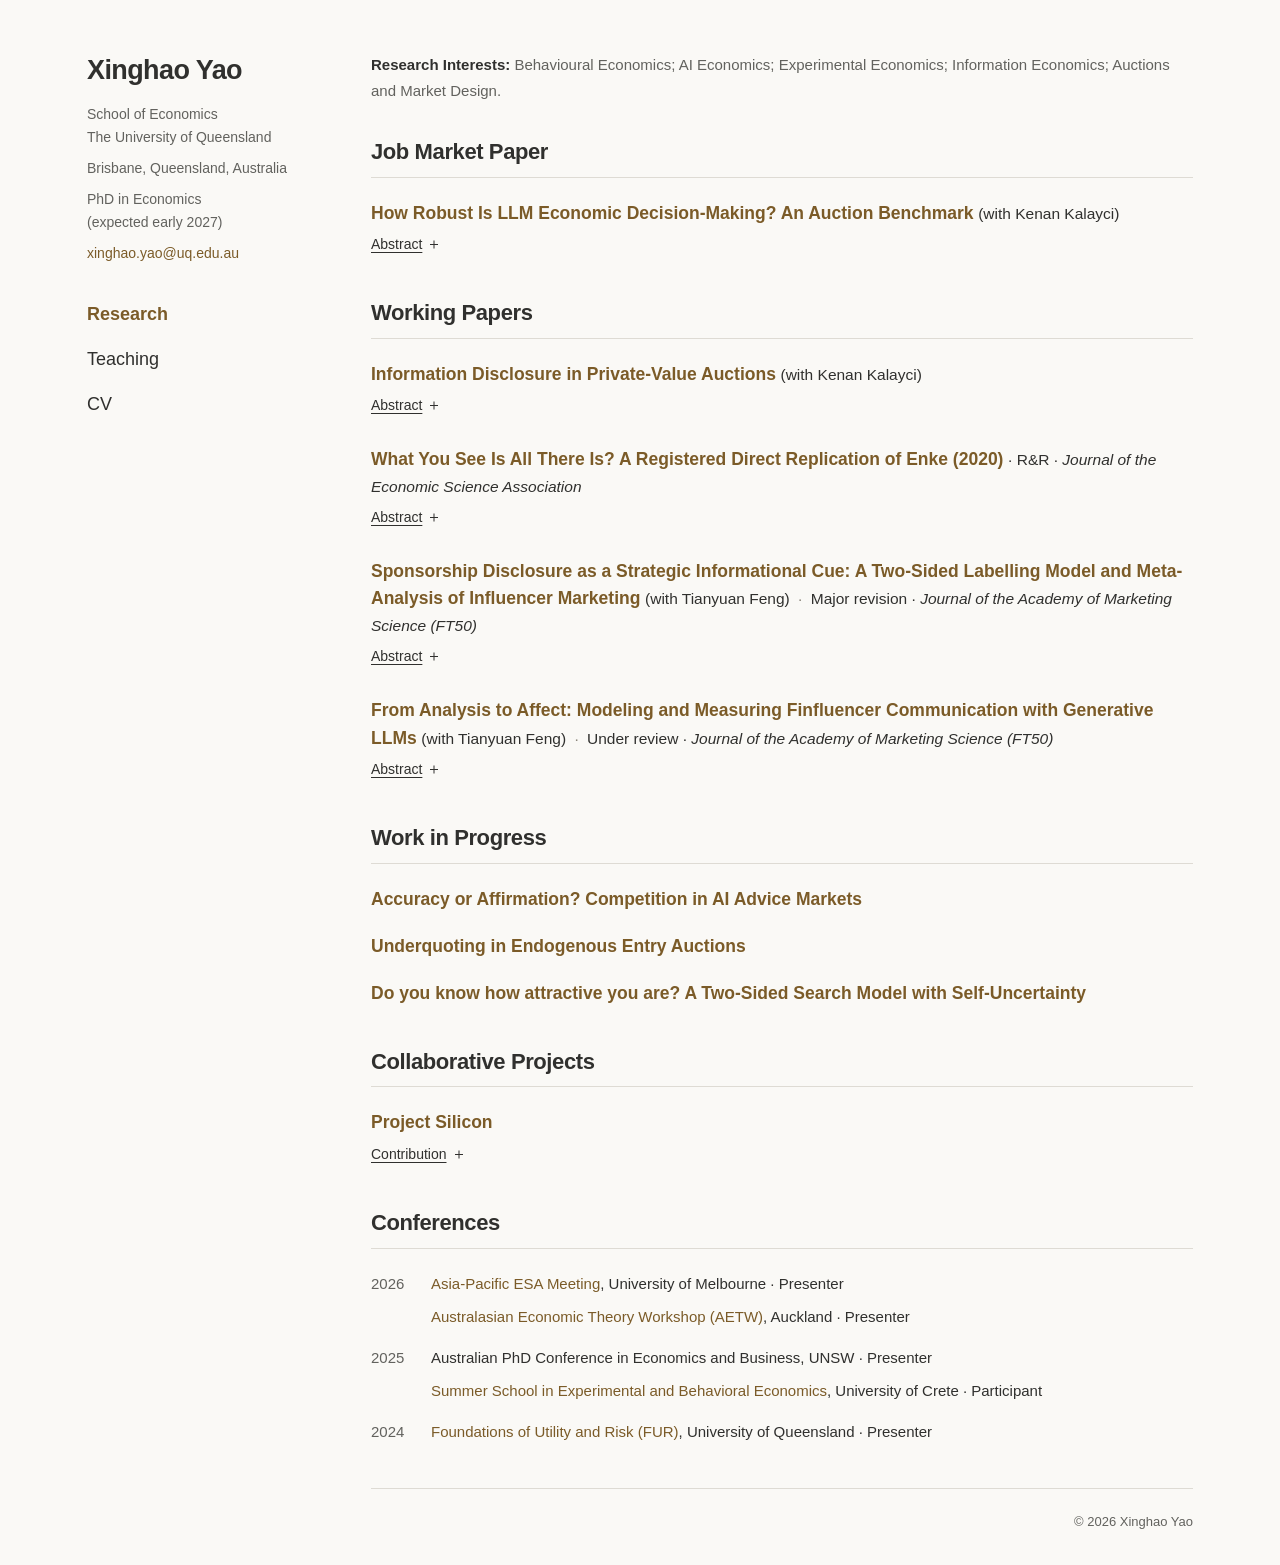
==== index.html @ cb1f9497 "Increase sidebar navigation font size" ====
<!doctype html><html lang="en"><head><meta charset="UTF-8"><meta name="viewport" content="width=device-width,initial-scale=1"><meta name="theme-color" content="#ffffff"><meta name="description" content="Xinghao Yao, The University of Queensland. Research in experimental economics, information, auctions, and AI."><title>Research · Xinghao Yao</title><link rel="icon" type="image/svg+xml" href="data:image/svg+xml,%3Csvg xmlns='http://www.w3.org/2000/svg' viewBox='0 0 64 64'%3E%3Crect width='64' height='64' rx='8' fill='%23243d58'/%3E%3Ctext x='32' y='43' text-anchor='middle' font-family='Georgia,serif' font-size='34' fill='white'%3EXY%3C/text%3E%3C/svg%3E"><link rel="stylesheet" href="style.css?v=dom-readable-20261020-nav18"></head><body class="research-page"><a class="skip-link" href="#main">Skip to content</a><div class="page-shell"><header class="masthead" id="home"><div class="identity"><a class="name" href="./">Xinghao Yao</a><address class="profile-details"><p>School of Economics<br>The University of Queensland</p><p>Brisbane, Queensland, Australia</p><p>PhD in Economics<br>(expected early 2027)</p><p><a href="mailto:xinghao.yao@uq.edu.au">xinghao.yao@uq.edu.au</a></p></address></div><nav aria-label="Main navigation"><a href="./" aria-current="page">Research</a><a href="about.html">Teaching</a><a href="cv/Xinghao_Yao_CV.pdf" target="_blank" rel="noopener" aria-label="CV (PDF, opens in new tab)">CV</a></nav></header><main id="main" aria-label="Research"><div class="page-title" id="research"><p class="research-fields"><strong>Research Interests:</strong> Behavioural Economics; AI Economics; Experimental Economics; Information Economics; Auctions and Market Design.</p></div><div class="research-columns"><section class="job-market-section" id="job-market-paper" aria-labelledby="job-market-heading"><h2 class="group-title" id="job-market-heading">Job Market Paper</h2><article class="research-item paper" id="llm-auction-benchmark"><h3>How Robust Is LLM Economic Decision-Making? An Auction Benchmark</h3><p class="item-meta"><span class="coauthors">with Kenan Kalayci</span></p><details class="item-details"><summary>Abstract<span class="sr-only"> — How Robust Is LLM Economic Decision-Making? An Auction Benchmark</span><span class="disclosure-symbol" aria-hidden="true"></span></summary><div class="detail-body"><p>We examine the robustness of economic decision-making by large language models (LLMs) using a theory-grounded benchmark of 78 auction environments spanning bidding, participation, and information purchase. Our findings reveal substantial variation in decision accuracy across auction environments and demonstrate that performance in one decision type does not necessarily generalize to others. This dependence on the decision environment extends to how LLMs respond to additional information that leaves theoretical predictions unchanged. It also qualifies the benefits of reasoning: enabling reasoning improves overall performance in the tested comparisons, but its gains remain uneven across tasks. These results support evaluating LLMs for decision-making against the conditions and connected decisions relevant to their intended use, rather than inferring general competence from isolated successes or aggregate scores.</p></div></details></article></section><section class="papers-column" id="papers" aria-labelledby="papers-heading"><h2 class="group-title" id="papers-heading">Working Papers</h2><article class="research-item paper" id="information-disclosure"><h3>Information Disclosure in Private-Value Auctions</h3><p class="item-meta"><span class="coauthors">with Kenan Kalayci</span></p><details class="item-details"><summary>Abstract<span class="sr-only"> — Information Disclosure in Private-Value Auctions</span><span class="disclosure-symbol" aria-hidden="true"></span></summary><div class="detail-body"><p>Information shapes what people know, but outcomes depend on what they do. In auctions, this distinction matters: an object goes to the highest bidder, not necessarily to the person who values it most. We experimentally study how information disclosure affects bidding and allocative efficiency in private-value second-price auctions. A bidder receives partial information about her private value and reports incentivized value estimates before bidding. We compare random disclosure, directionally selected disclosure, and full value revelation between estimation and bidding. Directional disclosure produces more efficient allocations and lower welfare losses than random disclosure with three and six bidders. Participants’ estimates also rank private values more accurately under directional than random disclosure. With six bidders, directional disclosure yields lower welfare losses than full revelation, with fewer inefficient wins by low-value bidders and smaller losses from these wins. Full revelation removes uncertainty about value, but not departures from truthful bidding. The allocation benefits of disclosure depend on how information shapes the bids that determine the winner.</p><p class="detail-meta"><strong>JEL:</strong> C91, D44, D82, D83</p><p class="detail-meta"><strong>Keywords:</strong> Information disclosure; private-value auctions; second-price auctions; bidding behavior; laboratory experiment</p><p class="detail-meta">Draft dated 23 September 2026.</p></div></details></article><article class="research-item paper" id="enke-replication"><h3>What You See Is All There Is? A Registered Direct Replication of Enke (2020)</h3><p class="item-meta"><span class="journal-status">R&amp;R · <i>Journal of the Economic Science Association</i></span></p><details class="item-details"><summary>Abstract<span class="sr-only"> — What You See Is All There Is? A Registered Direct Replication of Enke (2020)</span><span class="disclosure-symbol" aria-hidden="true"></span></summary><div class="detail-body"><p>Enke (Q J Econ 135:1363–1398, 2020) shows that when an information source reveals information consistent with a person’s prior, people average what they see and ignore what the selection rule implies about the hidden draws. We reproduce the main finding in a different language, laboratory, and software implementation. Compared with participants who receive an explicit summary of the hidden signals, those who must infer their implications place excessive weight on the mean of the visible signals when estimating the mean of the full set. Evidence on the proposed mechanism is mixed and provides only limited support for the hypothesis that people neglect unobserved information because that information fails to come to mind. We also find that greater computational complexity increases such neglect.</p><p class="detail-meta"><strong>Keywords:</strong> Bounded Rationality; Replication; Decision Making; Information</p><p class="detail-meta">Draft dated 22 July 2026.</p><a class="reference-link" href="https://academic.oup.com/qje/article-abstract/135/3/1363/5821301">Original study: Enke (2020)</a></div></details></article><article class="research-item paper" id="sponsorship-disclosure"><h3>Sponsorship Disclosure as a Strategic Informational Cue: A Two-Sided Labelling Model and Meta-Analysis of Influencer Marketing</h3><p class="item-meta"><span class="coauthors">with Tianyuan Feng</span> <span class="separator" aria-hidden="true">·</span> <span class="journal-status">Major revision · <i>Journal of the Academy of Marketing Science (FT50)</i></span></p><details class="item-details"><summary>Abstract<span class="sr-only"> — Sponsorship Disclosure as a Strategic Informational Cue: A Two-Sided Labelling Model and Meta-Analysis of Influencer Marketing</span><span class="disclosure-symbol" aria-hidden="true"></span></summary><div class="detail-body"><p>Consumers increasingly rely on social media influencers for product advice, yet paid endorsements can make that advice commercially motivated in ways followers cannot fully observe. We integrate a two-sided labelling model with a three-level meta-analysis of 63 articles, 89 studies, 258 effect sizes. Relative to no disclosure, sponsorship disclosure has a negative average effect on consumer responses, but this effect varies substantially across contexts. The evidence points to persuasion knowledge as the central mechanism: disclosures make consumers more aware of persuasive intent, which dampens downstream responses. Effects are more negative for early disclosures, hedonic products, macro-influencers, and some cultural contexts. The findings recast disclosure as a strategic informational cue and help managers and regulators calibrate disclosure design to product, influencer, and audience conditions.</p><p class="contribution"><strong>Contribution.</strong> My contribution was to develop the paper’s two-sided labelling model.</p></div></details></article><article class="research-item paper" id="finfluencer-communication"><h3>From Analysis to Affect: Modeling and Measuring Finfluencer Communication with Generative LLMs</h3><p class="item-meta"><span class="coauthors">with Tianyuan Feng</span> <span class="separator" aria-hidden="true">·</span> <span class="journal-status">Under review · <i>Journal of the Academy of Marketing Science (FT50)</i></span></p><details class="item-details"><summary>Abstract<span class="sr-only"> — From Analysis to Affect: Modeling and Measuring Finfluencer Communication with Generative LLMs</span><span class="disclosure-symbol" aria-hidden="true"></span></summary><div class="detail-body"><p>Research on financial influencers (finfluencers) largely measures the tone of their posts, not how the posts argue: with analysis or through emotion. We use a codebook-guided large language model to classify how 47,707 posts by 396 finfluencers on X argue. Analytical-only posts are most common, yet posts expressing emotion draw more likes and replies. Where emotion dominates, this advantage is three to four times greater among large finfluencers, a gap that persists after controlling for views. We model finfluencers’ choice between analysis and emotion: emotional posts are easier to act on, but analysis builds a reputation for competence that lifts engagement with every post, explaining why they keep posting analysis and how a large following can widen emotion’s advantage. Experiments trace liking to perceived arousal and following to perceived competence. Because platforms favor engagement, the content reaching retail investors may tilt from analysis toward affect, especially from large finfluencers.</p><p class="contribution"><strong>Contribution.</strong> My contribution comprises the economic modelling and generative LLM-based textual analysis, including the classification of semantic content and discrete emotion frames.</p></div></details></article></section><div class="ongoing-column" id="ongoing"><section id="work-in-progress" aria-labelledby="wip-heading"><h2 class="group-title" id="wip-heading">Work in Progress</h2><article class="research-item work" id="ai-advice-markets"><h3>Accuracy or Affirmation? Competition in AI Advice Markets</h3></article><article class="research-item work" id="underquoting"><h3>Underquoting in Endogenous Entry Auctions</h3></article><article class="research-item work" id="self-uncertainty"><h3>Do you know how attractive you are? A Two-Sided Search Model with Self-Uncertainty</h3></article></section><section class="collaboration-section" id="collaborations" aria-labelledby="collaboration-heading"><h2 class="group-title" id="collaboration-heading">Collaborative Projects</h2><article class="research-item collaboration" id="project-silicon"><h3>Project Silicon</h3><details class="item-details"><summary>Contribution<span class="sr-only"> — Project Silicon</span><span class="disclosure-symbol" aria-hidden="true"></span></summary><div class="detail-body"><p>Our team contributes experimental data and replication materials and reviews simulation results based on our experiments.</p></div></details></article></section></div></div><section id="activities" class="activities"><h2>Conferences</h2><dl class="activity-list"><div><dt>2026</dt><dd><p><a href="https://fbe.unimelb.edu.au/conferences/asia-pacific-meeting-of-the-economic-science-association">Asia-Pacific ESA Meeting</a>, University of Melbourne · Presenter</p><p><a href="https://www.cmss.auckland.ac.nz/2026/03/19/aetw-2026/">Australasian Economic Theory Workshop (AETW)</a>, Auckland · Presenter</p></dd></div><div><dt>2025</dt><dd><p>Australian PhD Conference in Economics and Business, UNSW · Presenter</p><p><a href="https://ebe.soc.uoc.gr/">Summer School in Experimental and Behavioral Economics</a>, University of Crete · Participant</p></dd></div><div><dt>2024</dt><dd><a href="https://www.furconference.org/fur-2024/submissions-2024/">Foundations of Utility and Risk (FUR)</a>, University of Queensland · Presenter</dd></div></dl></section></main><footer class="site-footer"><p class="footer-copyright">© <span id="year">2026</span> Xinghao Yao</p></footer></div><script src="script.js?v=dom-readable-20261020-nav18"></script></body></html>
---- style.css ----
:root {
  --ink: #30302e;
  --muted: #62625e;
  --accent: #7b5b28;
  --line: #dedbd4;
  --paper: #faf9f6;
  --sans: 'Helvetica Neue', Helvetica, Arial, sans-serif;
}

* { box-sizing: border-box; }
html { scroll-behavior: smooth; scroll-padding-top: 28px; }
body {
  margin: 0;
  background: var(--paper);
  color: var(--ink);
  font-family: var(--sans);
  font-size: 16px;
  line-height: 1.65;
  -webkit-font-smoothing: antialiased;
}
h1, h2, h3, p { margin: 0; }
a { color: var(--accent); text-decoration: none; }
a:hover { text-decoration: underline; text-underline-offset: 3px; }
a:focus-visible, summary:focus-visible {
  outline: 2px solid var(--accent);
  outline-offset: 4px;
}
::selection { background: #e8ddc7; }
.skip-link {
  position: fixed;
  left: 12px;
  top: 0;
  z-index: 10;
  transform: translateY(-120%);
  background: var(--paper);
  border: 1px solid var(--accent);
  padding: 8px 14px;
}
.skip-link:focus { transform: translateY(8px); }
.page-shell {
  display: grid;
  grid-template-columns: 240px minmax(0, 1fr);
  column-gap: 44px;
  align-items: start;
  width: 100%;
  max-width: 1170px;
  min-height: 100vh;
  margin: 0 auto;
  padding: 52px 32px 32px;
}
.masthead {
  grid-column: 1;
  grid-row: 1 / 3;
  position: sticky;
  top: 52px;
  padding: 2px 18px 0 0;
}
.name {
  display: inline-block;
  color: var(--ink);
  font-size: 27px;
  font-weight: 650;
  line-height: 1.25;
  letter-spacing: -.6px;
  white-space: nowrap;
}
.name:hover { text-decoration: none; }
.identity p {
  margin-top: 12px;
  color: var(--muted);
  font-size: 14px;
  line-height: 1.6;
}
.profile-details {
  margin-top: 15px;
  color: var(--muted);
  font-style: normal;
  font-size: 14px;
  line-height: 1.65;
}
.identity .profile-details p { margin: 0; font-size: inherit; line-height: inherit; }
.identity .profile-details p + p { margin-top: 8px; }
.profile-details a { overflow-wrap: anywhere; }
.masthead nav {
  display: flex;
  flex-direction: column;
  align-items: flex-start;
  gap: 13px;
  margin-top: 34px;
  font-size: 18px;
}
.masthead nav a { display: inline-block; padding: 1px 0; color: var(--ink); }
.masthead nav a:hover { color: var(--accent); }
.masthead nav a[aria-current="page"] { color: var(--accent); font-weight: 650; }
.page-shell > main { grid-column: 2; min-width: 0; }
.page-title { margin-bottom: 34px; }
.page-title h1, .about-side h2 {
  font-size: 29px;
  line-height: 1.25;
  font-weight: 650;
  letter-spacing: -.6px;
}
.research-fields {
  margin-top: 0;
  font-size: 15px;
  line-height: 1.7;
  color: var(--muted);
}
.research-fields strong { font-weight: 600; color: var(--ink); }
.research-fields span { display: inline; }
.research-columns { display: block; }
.job-market-section { margin-bottom: 39px; }
.papers-column, .ongoing-column { min-width: 0; }
.group-title, .research-page .activities h2 {
  margin: 0 0 22px;
  padding-bottom: 10px;
  border-bottom: 1px solid var(--line);
  font-size: 22px;
  font-weight: 650;
  line-height: 1.35;
  letter-spacing: -.4px;
}
.research-item {
  display: block;
  margin-bottom: 26px;
  scroll-margin-top: 28px;
  font-size: 16px;
  line-height: 1.65;
}
.research-item:last-child { margin-bottom: 0; }
.research-item h3 {
  display: inline;
  min-width: 0;
  color: var(--accent);
  font-size: 17.5px;
  line-height: 1.55;
  font-weight: 650;
}
.research-item .item-meta {
  display: inline;
  margin-left: .3em;
  color: var(--ink);
  font-size: 15.5px;
  line-height: 1.65;
}
.item-meta { color: var(--muted); font-size: 14px; line-height: 1.65; }
.coauthors::before { content: '('; }
.coauthors::after { content: ')'; }
.journal-status:first-child::before { content: '· '; }
.separator { padding: 0 4px; color: #8a857a; }
.journal-status { color: var(--ink); }
.journal-status i { font-style: italic; }
.item-details { display: block; margin-top: 3px; }
.item-details > summary {
  display: inline-flex;
  align-items: center;
  gap: 8px;
  min-height: 29px;
  padding: 2px 0;
  color: var(--ink);
  font-size: 14px;
  line-height: 1.6;
  text-decoration: underline;
  text-underline-offset: 3px;
  text-decoration-thickness: 1px;
  list-style: none;
  cursor: pointer;
  white-space: nowrap;
}
.item-details > summary::-webkit-details-marker { display: none; }
.item-details > summary::marker { content: ''; }
.item-details > summary:hover { color: var(--accent); }
.disclosure-symbol { position: relative; display: inline-block; width: 8px; height: 8px; flex-shrink: 0; }
.disclosure-symbol::before, .disclosure-symbol::after {
  content: '';
  position: absolute;
  top: 3.5px;
  left: 0;
  width: 8px;
  height: 1px;
  background: currentColor;
}
.disclosure-symbol::after { transform: rotate(90deg); }
.item-details[open] > summary .disclosure-symbol::after { transform: rotate(0); }
.detail-body {
  margin: 9px 0 4px;
  max-width: 100%;
  font-size: 16px;
  line-height: 1.75;
  color: #454541;
}
.item-details:not([open]) > .detail-body { display: none; }
.detail-body p + p { margin-top: 13px; }
.detail-body .contribution { font-size: 15px; }
.detail-body .detail-meta { font-size: 13px; color: var(--muted); }
.detail-body strong { font-weight: 650; }
.reference-link { display: inline-block; margin-top: 13px; font-size: 14px; text-decoration: underline; text-underline-offset: 3px; }
.ongoing-column { margin-top: 39px; }
.ongoing-column section + section { margin-top: 39px; }
.ongoing-column .research-item { margin-bottom: 20px; }
.ongoing-column .research-item:last-child { margin-bottom: 0; }
.research-page .activities { margin-top: 39px; }
.activity-list { margin: 0; font-size: 15px; line-height: 1.7; }
.activity-list > div { display: grid; grid-template-columns: 43px minmax(0, 1fr); gap: 17px; margin-top: 15px; }
.activity-list > div:first-child { margin-top: 0; }
.activity-list dt { color: var(--muted); }
.activity-list dd { margin: 0; }
.activity-list p + p { margin-top: 8px; }
.site-footer {
  grid-column: 2;
  display: flex;
  align-items: flex-end;
  justify-content: flex-end;
  gap: 18px 24px;
  width: 100%;
  margin-top: 44px;
  padding-top: 22px;
  border-top: 1px solid var(--line);
  color: var(--muted);
  font-size: 13px;
  line-height: 1.7;
}
.footer-contact { min-width: 0; font-style: normal; }
.footer-links { display: flex; flex-wrap: wrap; gap: 4px 16px; margin-top: 6px; }
.footer-links a { overflow-wrap: anywhere; }
.footer-copyright { white-space: nowrap; }
.sr-only {
  position: absolute;
  width: 1px;
  height: 1px;
  padding: 0;
  margin: -1px;
  overflow: hidden;
  clip: rect(0, 0, 0, 0);
  white-space: nowrap;
  border: 0;
}
.about-main { min-height: 410px; }
.about-side h2 { margin-bottom: 25px; }
.role { font-size: 17px; }
.about-side .item-meta { margin-top: 5px; }
.courses { list-style: none; padding: 0; margin: 31px 0 0; }
.courses li { color: var(--accent); font-size: 17.5px; font-weight: 650; line-height: 1.55; margin-top: 25px; }
.courses li:first-child { margin-top: 0; }
.courses .item-meta { font-size: 15px; font-weight: 400; color: var(--muted); }

@media (max-width: 1100px) {
  .page-shell { grid-template-columns: 220px minmax(0, 1fr); column-gap: 22px; padding: 42px 30px 30px; }
  .masthead { top: 42px; padding-right: 8px; }
  .name { font-size: 26px; }
}
@media (max-width: 800px) {
  .page-shell { display: block; max-width: 750px; padding: 29px 27px 28px; }
  .masthead { position: static; display: block; border-bottom: 1px solid var(--line); padding: 0 0 23px; margin-bottom: 31px; }
  .name { font-size: 27px; }
  .identity p { margin-top: 7px; }
  .masthead nav { flex-direction: row; flex-wrap: wrap; gap: 20px; margin-top: 23px; font-size: 17px; }
  .page-title h1, .about-side h2 { font-size: 28px; }
  .page-title { margin-bottom: 31px; }
  .site-footer { margin-top: 36px; }
  .about-main { min-height: 360px; }
}
@media (max-width: 560px) {
  html { scroll-padding-top: 20px; }
  .page-shell { padding: 26px 22px 27px; }
  .masthead { display: block; margin-bottom: 28px; padding-bottom: 21px; }
  .masthead nav { margin-top: 22px; gap: 27px; }
  .page-title { margin-bottom: 30px; }
  .research-fields { margin-top: 13px; font-size: 14.5px; line-height: 1.7; }
  .group-title, .research-page .activities h2 { font-size: 21px; margin-bottom: 20px; padding-bottom: 9px; }
  .research-item { margin-bottom: 25px; }
  .research-item h3 { display: block; font-size: 17px; line-height: 1.55; }
  .research-item .item-meta { display: block; margin: 5px 0 0; font-size: 14.5px; line-height: 1.65; }
  .item-details { margin-top: 4px; }
  .item-details > summary { min-height: 34px; padding: 5px 0; font-size: 14px; }
  .detail-body { margin-top: 7px; font-size: 16px; line-height: 1.75; }
  .detail-body .detail-meta { font-size: 13px; }
  .ongoing-column { margin-top: 34px; }
  .ongoing-column .research-item { margin-bottom: 20px; }
  .ongoing-column section + section, .research-page .activities { margin-top: 34px; }
  .activity-list { font-size: 14.5px; line-height: 1.7; }
  .activity-list > div { gap: 11px; grid-template-columns: 38px minmax(0, 1fr); margin-top: 17px; }
  .activity-list p + p { margin-top: 10px; }
  .site-footer { display: block; font-size: 13px; padding-top: 20px; }
  .footer-copyright { margin-top: 0; }
  .about-main { min-height: 340px; }
}
@media (prefers-reduced-motion: reduce) { html { scroll-behavior: auto; } }
@media print {
  body { background: #fff; }
  .page-shell { display: block; max-width: none; min-height: 0; padding: 0; }
  .masthead { position: static; border: 0; padding: 0; margin-bottom: 25px; }
  .masthead nav, .skip-link, .site-footer { display: none; }
  .research-item { break-inside: avoid; margin-bottom: 20px; }
  .item-details > summary { display: none; }
  .item-details:not([open]) > .detail-body { display: block; }
  .about-main { min-height: 0; }
  a, .research-item h3 { color: inherit; }
}
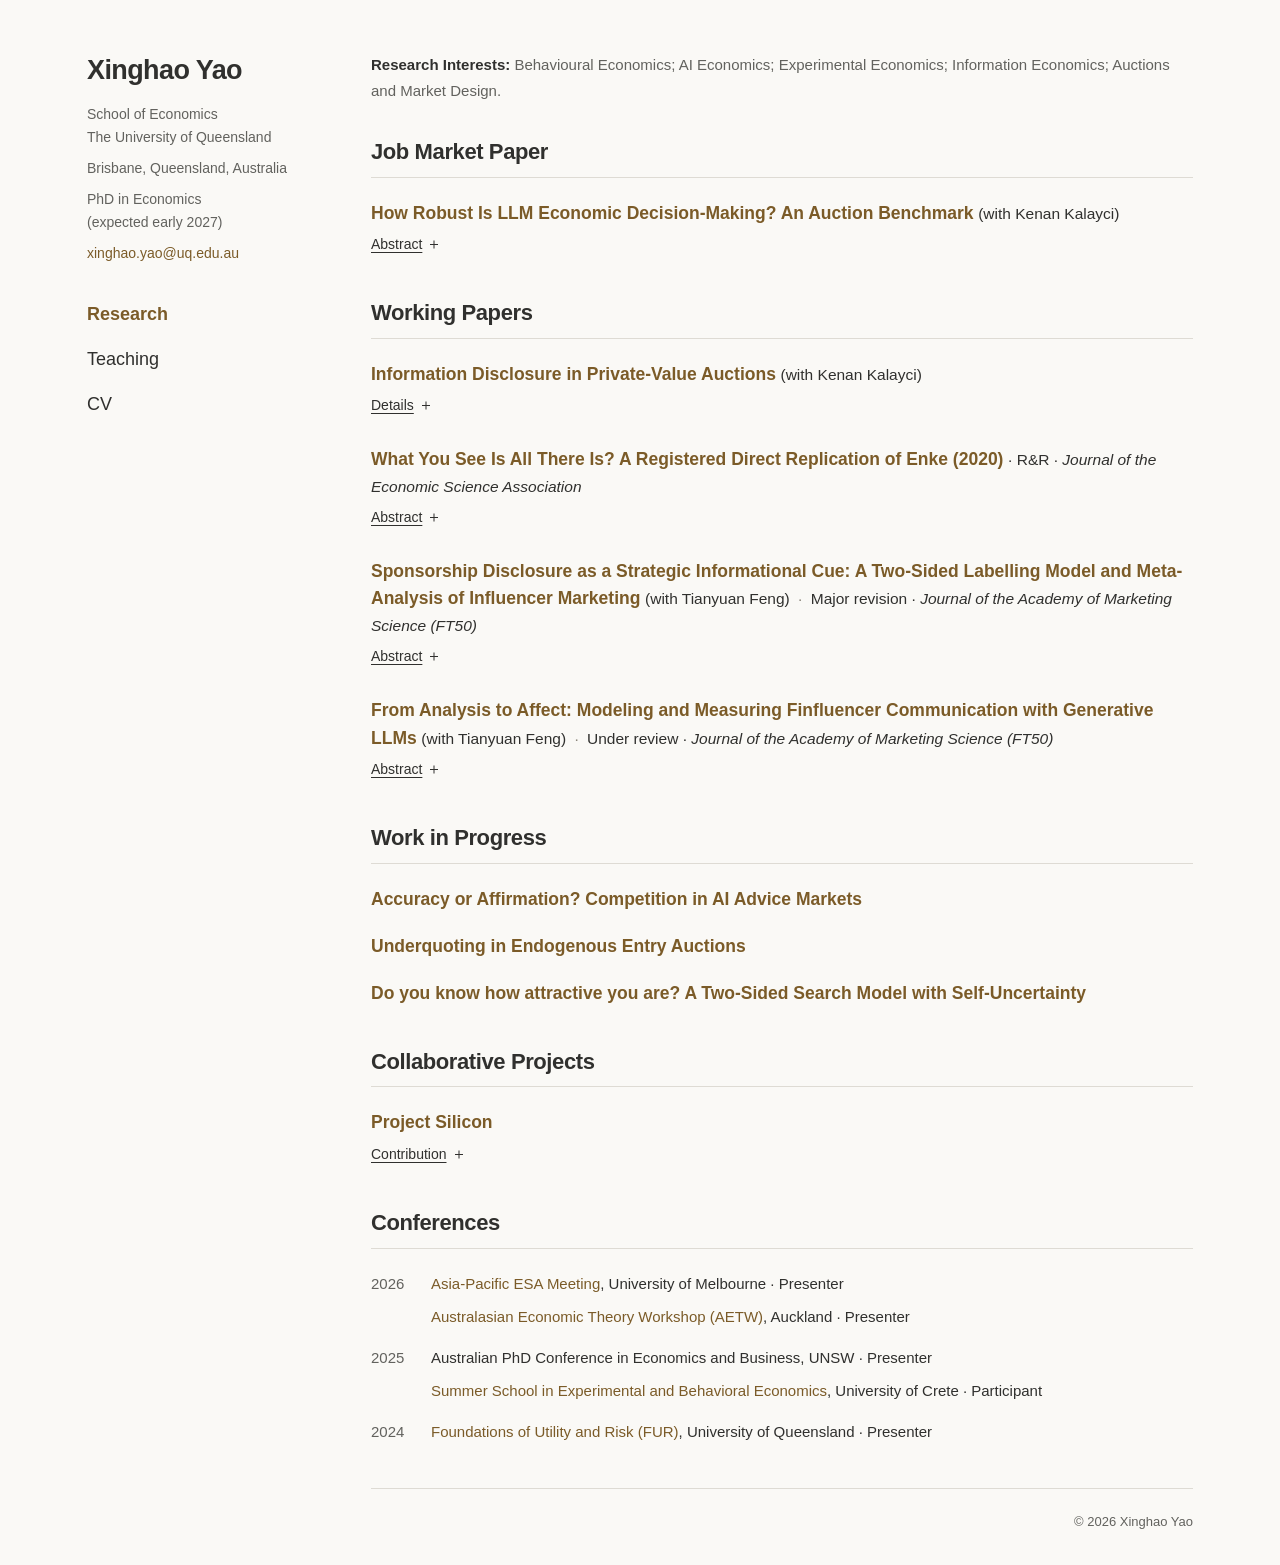
==== commit 587a2bcf: "Remove information disclosure abstract from website" ====
--- a/index.html
+++ b/index.html
@@ -1 +1 @@
-<!doctype html><html lang="en"><head><meta charset="UTF-8"><meta name="viewport" content="width=device-width,initial-scale=1"><meta name="theme-color" content="#ffffff"><meta name="description" content="Xinghao Yao, The University of Queensland. Research in experimental economics, information, auctions, and AI."><title>Research · Xinghao Yao</title><link rel="icon" type="image/svg+xml" href="data:image/svg+xml,%3Csvg xmlns='http://www.w3.org/2000/svg' viewBox='0 0 64 64'%3E%3Crect width='64' height='64' rx='8' fill='%23243d58'/%3E%3Ctext x='32' y='43' text-anchor='middle' font-family='Georgia,serif' font-size='34' fill='white'%3EXY%3C/text%3E%3C/svg%3E"><link rel="stylesheet" href="style.css?v=dom-readable-20261020-nav18"></head><body class="research-page"><a class="skip-link" href="#main">Skip to content</a><div class="page-shell"><header class="masthead" id="home"><div class="identity"><a class="name" href="./">Xinghao Yao</a><address class="profile-details"><p>School of Economics<br>The University of Queensland</p><p>Brisbane, Queensland, Australia</p><p>PhD in Economics<br>(expected early 2027)</p><p><a href="mailto:xinghao.yao@uq.edu.au">xinghao.yao@uq.edu.au</a></p></address></div><nav aria-label="Main navigation"><a href="./" aria-current="page">Research</a><a href="about.html">Teaching</a><a href="cv/Xinghao_Yao_CV.pdf" target="_blank" rel="noopener" aria-label="CV (PDF, opens in new tab)">CV</a></nav></header><main id="main" aria-label="Research"><div class="page-title" id="research"><p class="research-fields"><strong>Research Interests:</strong> Behavioural Economics; AI Economics; Experimental Economics; Information Economics; Auctions and Market Design.</p></div><div class="research-columns"><section class="job-market-section" id="job-market-paper" aria-labelledby="job-market-heading"><h2 class="group-title" id="job-market-heading">Job Market Paper</h2><article class="research-item paper" id="llm-auction-benchmark"><h3>How Robust Is LLM Economic Decision-Making? An Auction Benchmark</h3><p class="item-meta"><span class="coauthors">with Kenan Kalayci</span></p><details class="item-details"><summary>Abstract<span class="sr-only"> — How Robust Is LLM Economic Decision-Making? An Auction Benchmark</span><span class="disclosure-symbol" aria-hidden="true"></span></summary><div class="detail-body"><p>We examine the robustness of economic decision-making by large language models (LLMs) using a theory-grounded benchmark of 78 auction environments spanning bidding, participation, and information purchase. Our findings reveal substantial variation in decision accuracy across auction environments and demonstrate that performance in one decision type does not necessarily generalize to others. This dependence on the decision environment extends to how LLMs respond to additional information that leaves theoretical predictions unchanged. It also qualifies the benefits of reasoning: enabling reasoning improves overall performance in the tested comparisons, but its gains remain uneven across tasks. These results support evaluating LLMs for decision-making against the conditions and connected decisions relevant to their intended use, rather than inferring general competence from isolated successes or aggregate scores.</p></div></details></article></section><section class="papers-column" id="papers" aria-labelledby="papers-heading"><h2 class="group-title" id="papers-heading">Working Papers</h2><article class="research-item paper" id="information-disclosure"><h3>Information Disclosure in Private-Value Auctions</h3><p class="item-meta"><span class="coauthors">with Kenan Kalayci</span></p><details class="item-details"><summary>Abstract<span class="sr-only"> — Information Disclosure in Private-Value Auctions</span><span class="disclosure-symbol" aria-hidden="true"></span></summary><div class="detail-body"><p>Information shapes what people know, but outcomes depend on what they do. In auctions, this distinction matters: an object goes to the highest bidder, not necessarily to the person who values it most. We experimentally study how information disclosure affects bidding and allocative efficiency in private-value second-price auctions. A bidder receives partial information about her private value and reports incentivized value estimates before bidding. We compare random disclosure, directionally selected disclosure, and full value revelation between estimation and bidding. Directional disclosure produces more efficient allocations and lower welfare losses than random disclosure with three and six bidders. Participants’ estimates also rank private values more accurately under directional than random disclosure. With six bidders, directional disclosure yields lower welfare losses than full revelation, with fewer inefficient wins by low-value bidders and smaller losses from these wins. Full revelation removes uncertainty about value, but not departures from truthful bidding. The allocation benefits of disclosure depend on how information shapes the bids that determine the winner.</p><p class="detail-meta"><strong>JEL:</strong> C91, D44, D82, D83</p><p class="detail-meta"><strong>Keywords:</strong> Information disclosure; private-value auctions; second-price auctions; bidding behavior; laboratory experiment</p><p class="detail-meta">Draft dated 23 September 2026.</p></div></details></article><article class="research-item paper" id="enke-replication"><h3>What You See Is All There Is? A Registered Direct Replication of Enke (2020)</h3><p class="item-meta"><span class="journal-status">R&amp;R · <i>Journal of the Economic Science Association</i></span></p><details class="item-details"><summary>Abstract<span class="sr-only"> — What You See Is All There Is? A Registered Direct Replication of Enke (2020)</span><span class="disclosure-symbol" aria-hidden="true"></span></summary><div class="detail-body"><p>Enke (Q J Econ 135:1363–1398, 2020) shows that when an information source reveals information consistent with a person’s prior, people average what they see and ignore what the selection rule implies about the hidden draws. We reproduce the main finding in a different language, laboratory, and software implementation. Compared with participants who receive an explicit summary of the hidden signals, those who must infer their implications place excessive weight on the mean of the visible signals when estimating the mean of the full set. Evidence on the proposed mechanism is mixed and provides only limited support for the hypothesis that people neglect unobserved information because that information fails to come to mind. We also find that greater computational complexity increases such neglect.</p><p class="detail-meta"><strong>Keywords:</strong> Bounded Rationality; Replication; Decision Making; Information</p><p class="detail-meta">Draft dated 22 July 2026.</p><a class="reference-link" href="https://academic.oup.com/qje/article-abstract/135/3/1363/5821301">Original study: Enke (2020)</a></div></details></article><article class="research-item paper" id="sponsorship-disclosure"><h3>Sponsorship Disclosure as a Strategic Informational Cue: A Two-Sided Labelling Model and Meta-Analysis of Influencer Marketing</h3><p class="item-meta"><span class="coauthors">with Tianyuan Feng</span> <span class="separator" aria-hidden="true">·</span> <span class="journal-status">Major revision · <i>Journal of the Academy of Marketing Science (FT50)</i></span></p><details class="item-details"><summary>Abstract<span class="sr-only"> — Sponsorship Disclosure as a Strategic Informational Cue: A Two-Sided Labelling Model and Meta-Analysis of Influencer Marketing</span><span class="disclosure-symbol" aria-hidden="true"></span></summary><div class="detail-body"><p>Consumers increasingly rely on social media influencers for product advice, yet paid endorsements can make that advice commercially motivated in ways followers cannot fully observe. We integrate a two-sided labelling model with a three-level meta-analysis of 63 articles, 89 studies, 258 effect sizes. Relative to no disclosure, sponsorship disclosure has a negative average effect on consumer responses, but this effect varies substantially across contexts. The evidence points to persuasion knowledge as the central mechanism: disclosures make consumers more aware of persuasive intent, which dampens downstream responses. Effects are more negative for early disclosures, hedonic products, macro-influencers, and some cultural contexts. The findings recast disclosure as a strategic informational cue and help managers and regulators calibrate disclosure design to product, influencer, and audience conditions.</p><p class="contribution"><strong>Contribution.</strong> My contribution was to develop the paper’s two-sided labelling model.</p></div></details></article><article class="research-item paper" id="finfluencer-communication"><h3>From Analysis to Affect: Modeling and Measuring Finfluencer Communication with Generative LLMs</h3><p class="item-meta"><span class="coauthors">with Tianyuan Feng</span> <span class="separator" aria-hidden="true">·</span> <span class="journal-status">Under review · <i>Journal of the Academy of Marketing Science (FT50)</i></span></p><details class="item-details"><summary>Abstract<span class="sr-only"> — From Analysis to Affect: Modeling and Measuring Finfluencer Communication with Generative LLMs</span><span class="disclosure-symbol" aria-hidden="true"></span></summary><div class="detail-body"><p>Research on financial influencers (finfluencers) largely measures the tone of their posts, not how the posts argue: with analysis or through emotion. We use a codebook-guided large language model to classify how 47,707 posts by 396 finfluencers on X argue. Analytical-only posts are most common, yet posts expressing emotion draw more likes and replies. Where emotion dominates, this advantage is three to four times greater among large finfluencers, a gap that persists after controlling for views. We model finfluencers’ choice between analysis and emotion: emotional posts are easier to act on, but analysis builds a reputation for competence that lifts engagement with every post, explaining why they keep posting analysis and how a large following can widen emotion’s advantage. Experiments trace liking to perceived arousal and following to perceived competence. Because platforms favor engagement, the content reaching retail investors may tilt from analysis toward affect, especially from large finfluencers.</p><p class="contribution"><strong>Contribution.</strong> My contribution comprises the economic modelling and generative LLM-based textual analysis, including the classification of semantic content and discrete emotion frames.</p></div></details></article></section><div class="ongoing-column" id="ongoing"><section id="work-in-progress" aria-labelledby="wip-heading"><h2 class="group-title" id="wip-heading">Work in Progress</h2><article class="research-item work" id="ai-advice-markets"><h3>Accuracy or Affirmation? Competition in AI Advice Markets</h3></article><article class="research-item work" id="underquoting"><h3>Underquoting in Endogenous Entry Auctions</h3></article><article class="research-item work" id="self-uncertainty"><h3>Do you know how attractive you are? A Two-Sided Search Model with Self-Uncertainty</h3></article></section><section class="collaboration-section" id="collaborations" aria-labelledby="collaboration-heading"><h2 class="group-title" id="collaboration-heading">Collaborative Projects</h2><article class="research-item collaboration" id="project-silicon"><h3>Project Silicon</h3><details class="item-details"><summary>Contribution<span class="sr-only"> — Project Silicon</span><span class="disclosure-symbol" aria-hidden="true"></span></summary><div class="detail-body"><p>Our team contributes experimental data and replication materials and reviews simulation results based on our experiments.</p></div></details></article></section></div></div><section id="activities" class="activities"><h2>Conferences</h2><dl class="activity-list"><div><dt>2026</dt><dd><p><a href="https://fbe.unimelb.edu.au/conferences/asia-pacific-meeting-of-the-economic-science-association">Asia-Pacific ESA Meeting</a>, University of Melbourne · Presenter</p><p><a href="https://www.cmss.auckland.ac.nz/2026/03/19/aetw-2026/">Australasian Economic Theory Workshop (AETW)</a>, Auckland · Presenter</p></dd></div><div><dt>2025</dt><dd><p>Australian PhD Conference in Economics and Business, UNSW · Presenter</p><p><a href="https://ebe.soc.uoc.gr/">Summer School in Experimental and Behavioral Economics</a>, University of Crete · Participant</p></dd></div><div><dt>2024</dt><dd><a href="https://www.furconference.org/fur-2024/submissions-2024/">Foundations of Utility and Risk (FUR)</a>, University of Queensland · Presenter</dd></div></dl></section></main><footer class="site-footer"><p class="footer-copyright">© <span id="year">2026</span> Xinghao Yao</p></footer></div><script src="script.js?v=dom-readable-20261020-nav18"></script></body></html>+<!doctype html><html lang="en"><head><meta charset="UTF-8"><meta name="viewport" content="width=device-width,initial-scale=1"><meta name="theme-color" content="#ffffff"><meta name="description" content="Xinghao Yao, The University of Queensland. Research in experimental economics, information, auctions, and AI."><title>Research · Xinghao Yao</title><link rel="icon" type="image/svg+xml" href="data:image/svg+xml,%3Csvg xmlns='http://www.w3.org/2000/svg' viewBox='0 0 64 64'%3E%3Crect width='64' height='64' rx='8' fill='%23243d58'/%3E%3Ctext x='32' y='43' text-anchor='middle' font-family='Georgia,serif' font-size='34' fill='white'%3EXY%3C/text%3E%3C/svg%3E"><link rel="stylesheet" href="style.css?v=dom-readable-20261020-nav18"></head><body class="research-page"><a class="skip-link" href="#main">Skip to content</a><div class="page-shell"><header class="masthead" id="home"><div class="identity"><a class="name" href="./">Xinghao Yao</a><address class="profile-details"><p>School of Economics<br>The University of Queensland</p><p>Brisbane, Queensland, Australia</p><p>PhD in Economics<br>(expected early 2027)</p><p><a href="mailto:xinghao.yao@uq.edu.au">xinghao.yao@uq.edu.au</a></p></address></div><nav aria-label="Main navigation"><a href="./" aria-current="page">Research</a><a href="about.html">Teaching</a><a href="cv/Xinghao_Yao_CV.pdf" target="_blank" rel="noopener" aria-label="CV (PDF, opens in new tab)">CV</a></nav></header><main id="main" aria-label="Research"><div class="page-title" id="research"><p class="research-fields"><strong>Research Interests:</strong> Behavioural Economics; AI Economics; Experimental Economics; Information Economics; Auctions and Market Design.</p></div><div class="research-columns"><section class="job-market-section" id="job-market-paper" aria-labelledby="job-market-heading"><h2 class="group-title" id="job-market-heading">Job Market Paper</h2><article class="research-item paper" id="llm-auction-benchmark"><h3>How Robust Is LLM Economic Decision-Making? An Auction Benchmark</h3><p class="item-meta"><span class="coauthors">with Kenan Kalayci</span></p><details class="item-details"><summary>Abstract<span class="sr-only"> — How Robust Is LLM Economic Decision-Making? An Auction Benchmark</span><span class="disclosure-symbol" aria-hidden="true"></span></summary><div class="detail-body"><p>We examine the robustness of economic decision-making by large language models (LLMs) using a theory-grounded benchmark of 78 auction environments spanning bidding, participation, and information purchase. Our findings reveal substantial variation in decision accuracy across auction environments and demonstrate that performance in one decision type does not necessarily generalize to others. This dependence on the decision environment extends to how LLMs respond to additional information that leaves theoretical predictions unchanged. It also qualifies the benefits of reasoning: enabling reasoning improves overall performance in the tested comparisons, but its gains remain uneven across tasks. These results support evaluating LLMs for decision-making against the conditions and connected decisions relevant to their intended use, rather than inferring general competence from isolated successes or aggregate scores.</p></div></details></article></section><section class="papers-column" id="papers" aria-labelledby="papers-heading"><h2 class="group-title" id="papers-heading">Working Papers</h2><article class="research-item paper" id="information-disclosure"><h3>Information Disclosure in Private-Value Auctions</h3><p class="item-meta"><span class="coauthors">with Kenan Kalayci</span></p><details class="item-details"><summary>Details<span class="sr-only"> — Information Disclosure in Private-Value Auctions</span><span class="disclosure-symbol" aria-hidden="true"></span></summary><div class="detail-body"><p class="detail-meta"><strong>JEL:</strong> C91, D44, D82, D83</p><p class="detail-meta"><strong>Keywords:</strong> Information disclosure; private-value auctions; second-price auctions; bidding behavior; laboratory experiment</p><p class="detail-meta">Draft dated 23 September 2026.</p></div></details></article><article class="research-item paper" id="enke-replication"><h3>What You See Is All There Is? A Registered Direct Replication of Enke (2020)</h3><p class="item-meta"><span class="journal-status">R&amp;R · <i>Journal of the Economic Science Association</i></span></p><details class="item-details"><summary>Abstract<span class="sr-only"> — What You See Is All There Is? A Registered Direct Replication of Enke (2020)</span><span class="disclosure-symbol" aria-hidden="true"></span></summary><div class="detail-body"><p>Enke (Q J Econ 135:1363–1398, 2020) shows that when an information source reveals information consistent with a person’s prior, people average what they see and ignore what the selection rule implies about the hidden draws. We reproduce the main finding in a different language, laboratory, and software implementation. Compared with participants who receive an explicit summary of the hidden signals, those who must infer their implications place excessive weight on the mean of the visible signals when estimating the mean of the full set. Evidence on the proposed mechanism is mixed and provides only limited support for the hypothesis that people neglect unobserved information because that information fails to come to mind. We also find that greater computational complexity increases such neglect.</p><p class="detail-meta"><strong>Keywords:</strong> Bounded Rationality; Replication; Decision Making; Information</p><p class="detail-meta">Draft dated 22 July 2026.</p><a class="reference-link" href="https://academic.oup.com/qje/article-abstract/135/3/1363/5821301">Original study: Enke (2020)</a></div></details></article><article class="research-item paper" id="sponsorship-disclosure"><h3>Sponsorship Disclosure as a Strategic Informational Cue: A Two-Sided Labelling Model and Meta-Analysis of Influencer Marketing</h3><p class="item-meta"><span class="coauthors">with Tianyuan Feng</span> <span class="separator" aria-hidden="true">·</span> <span class="journal-status">Major revision · <i>Journal of the Academy of Marketing Science (FT50)</i></span></p><details class="item-details"><summary>Abstract<span class="sr-only"> — Sponsorship Disclosure as a Strategic Informational Cue: A Two-Sided Labelling Model and Meta-Analysis of Influencer Marketing</span><span class="disclosure-symbol" aria-hidden="true"></span></summary><div class="detail-body"><p>Consumers increasingly rely on social media influencers for product advice, yet paid endorsements can make that advice commercially motivated in ways followers cannot fully observe. We integrate a two-sided labelling model with a three-level meta-analysis of 63 articles, 89 studies, 258 effect sizes. Relative to no disclosure, sponsorship disclosure has a negative average effect on consumer responses, but this effect varies substantially across contexts. The evidence points to persuasion knowledge as the central mechanism: disclosures make consumers more aware of persuasive intent, which dampens downstream responses. Effects are more negative for early disclosures, hedonic products, macro-influencers, and some cultural contexts. The findings recast disclosure as a strategic informational cue and help managers and regulators calibrate disclosure design to product, influencer, and audience conditions.</p><p class="contribution"><strong>Contribution.</strong> My contribution was to develop the paper’s two-sided labelling model.</p></div></details></article><article class="research-item paper" id="finfluencer-communication"><h3>From Analysis to Affect: Modeling and Measuring Finfluencer Communication with Generative LLMs</h3><p class="item-meta"><span class="coauthors">with Tianyuan Feng</span> <span class="separator" aria-hidden="true">·</span> <span class="journal-status">Under review · <i>Journal of the Academy of Marketing Science (FT50)</i></span></p><details class="item-details"><summary>Abstract<span class="sr-only"> — From Analysis to Affect: Modeling and Measuring Finfluencer Communication with Generative LLMs</span><span class="disclosure-symbol" aria-hidden="true"></span></summary><div class="detail-body"><p>Research on financial influencers (finfluencers) largely measures the tone of their posts, not how the posts argue: with analysis or through emotion. We use a codebook-guided large language model to classify how 47,707 posts by 396 finfluencers on X argue. Analytical-only posts are most common, yet posts expressing emotion draw more likes and replies. Where emotion dominates, this advantage is three to four times greater among large finfluencers, a gap that persists after controlling for views. We model finfluencers’ choice between analysis and emotion: emotional posts are easier to act on, but analysis builds a reputation for competence that lifts engagement with every post, explaining why they keep posting analysis and how a large following can widen emotion’s advantage. Experiments trace liking to perceived arousal and following to perceived competence. Because platforms favor engagement, the content reaching retail investors may tilt from analysis toward affect, especially from large finfluencers.</p><p class="contribution"><strong>Contribution.</strong> My contribution comprises the economic modelling and generative LLM-based textual analysis, including the classification of semantic content and discrete emotion frames.</p></div></details></article></section><div class="ongoing-column" id="ongoing"><section id="work-in-progress" aria-labelledby="wip-heading"><h2 class="group-title" id="wip-heading">Work in Progress</h2><article class="research-item work" id="ai-advice-markets"><h3>Accuracy or Affirmation? Competition in AI Advice Markets</h3></article><article class="research-item work" id="underquoting"><h3>Underquoting in Endogenous Entry Auctions</h3></article><article class="research-item work" id="self-uncertainty"><h3>Do you know how attractive you are? A Two-Sided Search Model with Self-Uncertainty</h3></article></section><section class="collaboration-section" id="collaborations" aria-labelledby="collaboration-heading"><h2 class="group-title" id="collaboration-heading">Collaborative Projects</h2><article class="research-item collaboration" id="project-silicon"><h3>Project Silicon</h3><details class="item-details"><summary>Contribution<span class="sr-only"> — Project Silicon</span><span class="disclosure-symbol" aria-hidden="true"></span></summary><div class="detail-body"><p>Our team contributes experimental data and replication materials and reviews simulation results based on our experiments.</p></div></details></article></section></div></div><section id="activities" class="activities"><h2>Conferences</h2><dl class="activity-list"><div><dt>2026</dt><dd><p><a href="https://fbe.unimelb.edu.au/conferences/asia-pacific-meeting-of-the-economic-science-association">Asia-Pacific ESA Meeting</a>, University of Melbourne · Presenter</p><p><a href="https://www.cmss.auckland.ac.nz/2026/03/19/aetw-2026/">Australasian Economic Theory Workshop (AETW)</a>, Auckland · Presenter</p></dd></div><div><dt>2025</dt><dd><p>Australian PhD Conference in Economics and Business, UNSW · Presenter</p><p><a href="https://ebe.soc.uoc.gr/">Summer School in Experimental and Behavioral Economics</a>, University of Crete · Participant</p></dd></div><div><dt>2024</dt><dd><a href="https://www.furconference.org/fur-2024/submissions-2024/">Foundations of Utility and Risk (FUR)</a>, University of Queensland · Presenter</dd></div></dl></section></main><footer class="site-footer"><p class="footer-copyright">© <span id="year">2026</span> Xinghao Yao</p></footer></div><script src="script.js?v=dom-readable-20261020-nav18"></script></body></html>
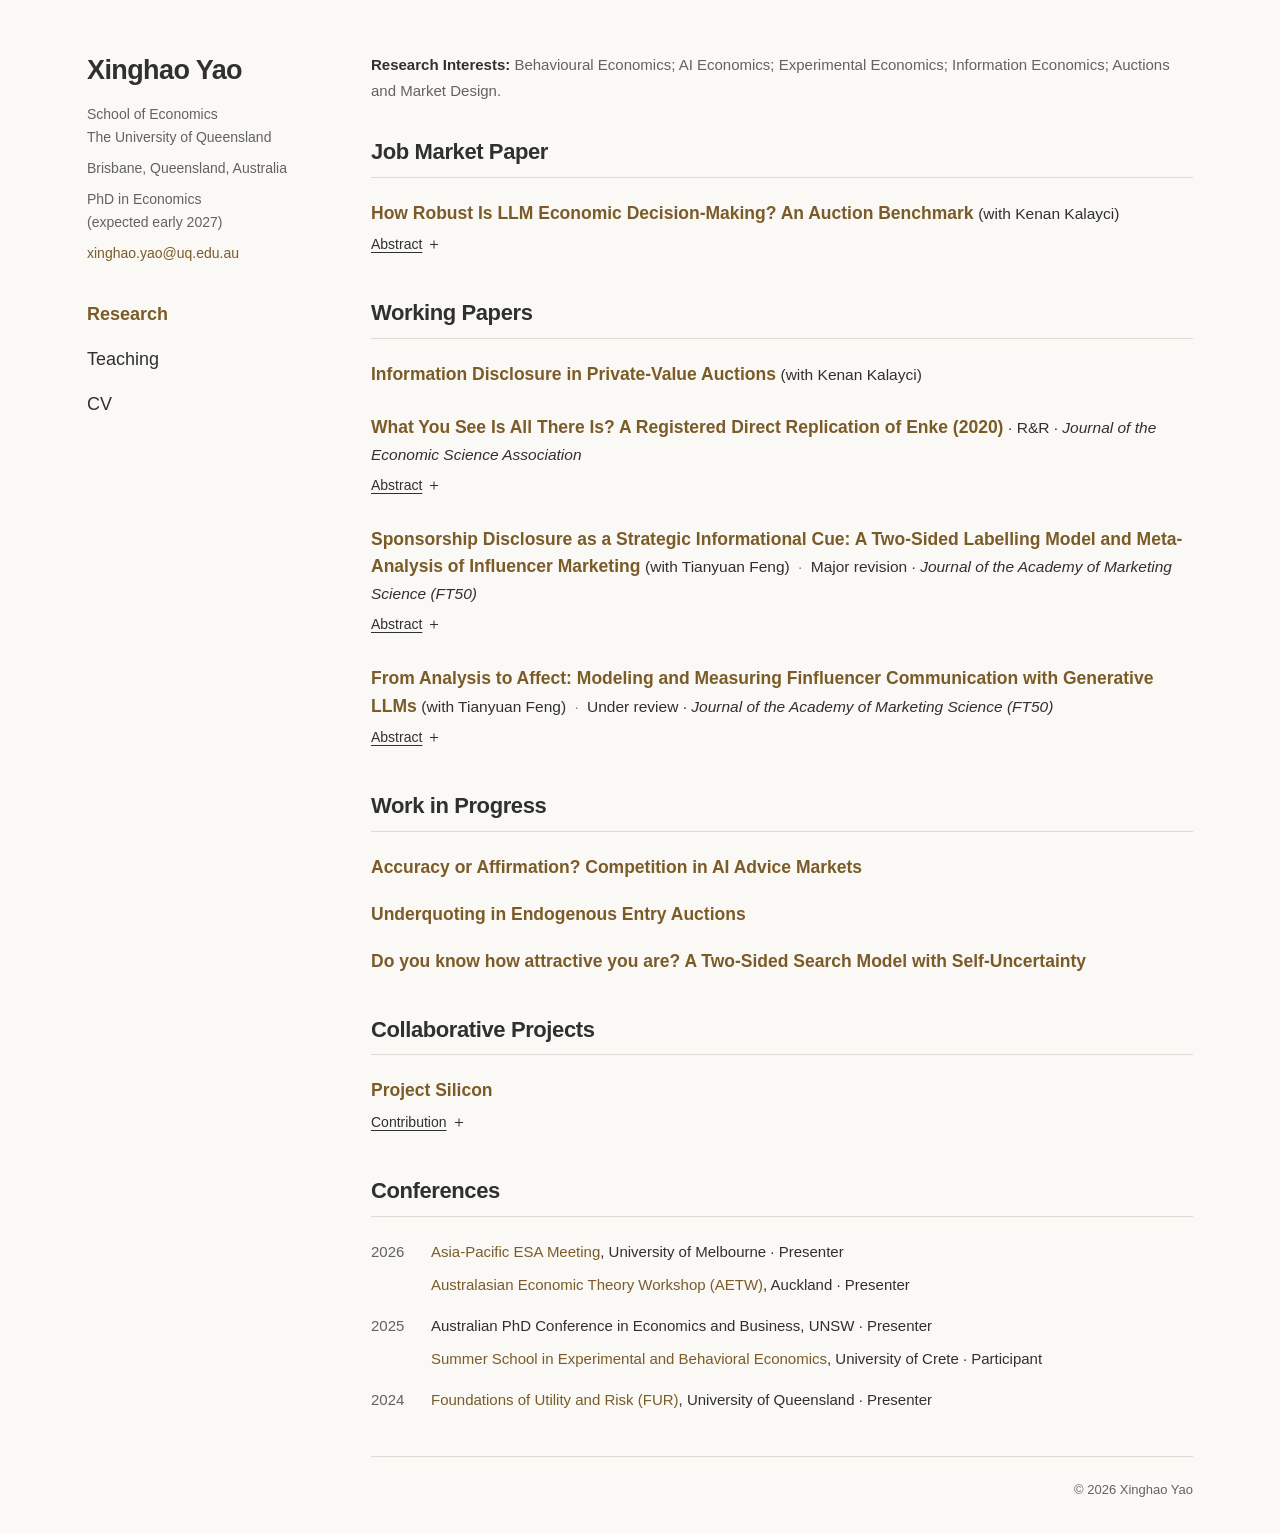
==== commit 4a9dbe54: "Show only title and coauthor for information disclosure paper" ====
--- a/index.html
+++ b/index.html
@@ -1 +1 @@
-<!doctype html><html lang="en"><head><meta charset="UTF-8"><meta name="viewport" content="width=device-width,initial-scale=1"><meta name="theme-color" content="#ffffff"><meta name="description" content="Xinghao Yao, The University of Queensland. Research in experimental economics, information, auctions, and AI."><title>Research · Xinghao Yao</title><link rel="icon" type="image/svg+xml" href="data:image/svg+xml,%3Csvg xmlns='http://www.w3.org/2000/svg' viewBox='0 0 64 64'%3E%3Crect width='64' height='64' rx='8' fill='%23243d58'/%3E%3Ctext x='32' y='43' text-anchor='middle' font-family='Georgia,serif' font-size='34' fill='white'%3EXY%3C/text%3E%3C/svg%3E"><link rel="stylesheet" href="style.css?v=dom-readable-20261020-nav18"></head><body class="research-page"><a class="skip-link" href="#main">Skip to content</a><div class="page-shell"><header class="masthead" id="home"><div class="identity"><a class="name" href="./">Xinghao Yao</a><address class="profile-details"><p>School of Economics<br>The University of Queensland</p><p>Brisbane, Queensland, Australia</p><p>PhD in Economics<br>(expected early 2027)</p><p><a href="mailto:xinghao.yao@uq.edu.au">xinghao.yao@uq.edu.au</a></p></address></div><nav aria-label="Main navigation"><a href="./" aria-current="page">Research</a><a href="about.html">Teaching</a><a href="cv/Xinghao_Yao_CV.pdf" target="_blank" rel="noopener" aria-label="CV (PDF, opens in new tab)">CV</a></nav></header><main id="main" aria-label="Research"><div class="page-title" id="research"><p class="research-fields"><strong>Research Interests:</strong> Behavioural Economics; AI Economics; Experimental Economics; Information Economics; Auctions and Market Design.</p></div><div class="research-columns"><section class="job-market-section" id="job-market-paper" aria-labelledby="job-market-heading"><h2 class="group-title" id="job-market-heading">Job Market Paper</h2><article class="research-item paper" id="llm-auction-benchmark"><h3>How Robust Is LLM Economic Decision-Making? An Auction Benchmark</h3><p class="item-meta"><span class="coauthors">with Kenan Kalayci</span></p><details class="item-details"><summary>Abstract<span class="sr-only"> — How Robust Is LLM Economic Decision-Making? An Auction Benchmark</span><span class="disclosure-symbol" aria-hidden="true"></span></summary><div class="detail-body"><p>We examine the robustness of economic decision-making by large language models (LLMs) using a theory-grounded benchmark of 78 auction environments spanning bidding, participation, and information purchase. Our findings reveal substantial variation in decision accuracy across auction environments and demonstrate that performance in one decision type does not necessarily generalize to others. This dependence on the decision environment extends to how LLMs respond to additional information that leaves theoretical predictions unchanged. It also qualifies the benefits of reasoning: enabling reasoning improves overall performance in the tested comparisons, but its gains remain uneven across tasks. These results support evaluating LLMs for decision-making against the conditions and connected decisions relevant to their intended use, rather than inferring general competence from isolated successes or aggregate scores.</p></div></details></article></section><section class="papers-column" id="papers" aria-labelledby="papers-heading"><h2 class="group-title" id="papers-heading">Working Papers</h2><article class="research-item paper" id="information-disclosure"><h3>Information Disclosure in Private-Value Auctions</h3><p class="item-meta"><span class="coauthors">with Kenan Kalayci</span></p><details class="item-details"><summary>Details<span class="sr-only"> — Information Disclosure in Private-Value Auctions</span><span class="disclosure-symbol" aria-hidden="true"></span></summary><div class="detail-body"><p class="detail-meta"><strong>JEL:</strong> C91, D44, D82, D83</p><p class="detail-meta"><strong>Keywords:</strong> Information disclosure; private-value auctions; second-price auctions; bidding behavior; laboratory experiment</p><p class="detail-meta">Draft dated 23 September 2026.</p></div></details></article><article class="research-item paper" id="enke-replication"><h3>What You See Is All There Is? A Registered Direct Replication of Enke (2020)</h3><p class="item-meta"><span class="journal-status">R&amp;R · <i>Journal of the Economic Science Association</i></span></p><details class="item-details"><summary>Abstract<span class="sr-only"> — What You See Is All There Is? A Registered Direct Replication of Enke (2020)</span><span class="disclosure-symbol" aria-hidden="true"></span></summary><div class="detail-body"><p>Enke (Q J Econ 135:1363–1398, 2020) shows that when an information source reveals information consistent with a person’s prior, people average what they see and ignore what the selection rule implies about the hidden draws. We reproduce the main finding in a different language, laboratory, and software implementation. Compared with participants who receive an explicit summary of the hidden signals, those who must infer their implications place excessive weight on the mean of the visible signals when estimating the mean of the full set. Evidence on the proposed mechanism is mixed and provides only limited support for the hypothesis that people neglect unobserved information because that information fails to come to mind. We also find that greater computational complexity increases such neglect.</p><p class="detail-meta"><strong>Keywords:</strong> Bounded Rationality; Replication; Decision Making; Information</p><p class="detail-meta">Draft dated 22 July 2026.</p><a class="reference-link" href="https://academic.oup.com/qje/article-abstract/135/3/1363/5821301">Original study: Enke (2020)</a></div></details></article><article class="research-item paper" id="sponsorship-disclosure"><h3>Sponsorship Disclosure as a Strategic Informational Cue: A Two-Sided Labelling Model and Meta-Analysis of Influencer Marketing</h3><p class="item-meta"><span class="coauthors">with Tianyuan Feng</span> <span class="separator" aria-hidden="true">·</span> <span class="journal-status">Major revision · <i>Journal of the Academy of Marketing Science (FT50)</i></span></p><details class="item-details"><summary>Abstract<span class="sr-only"> — Sponsorship Disclosure as a Strategic Informational Cue: A Two-Sided Labelling Model and Meta-Analysis of Influencer Marketing</span><span class="disclosure-symbol" aria-hidden="true"></span></summary><div class="detail-body"><p>Consumers increasingly rely on social media influencers for product advice, yet paid endorsements can make that advice commercially motivated in ways followers cannot fully observe. We integrate a two-sided labelling model with a three-level meta-analysis of 63 articles, 89 studies, 258 effect sizes. Relative to no disclosure, sponsorship disclosure has a negative average effect on consumer responses, but this effect varies substantially across contexts. The evidence points to persuasion knowledge as the central mechanism: disclosures make consumers more aware of persuasive intent, which dampens downstream responses. Effects are more negative for early disclosures, hedonic products, macro-influencers, and some cultural contexts. The findings recast disclosure as a strategic informational cue and help managers and regulators calibrate disclosure design to product, influencer, and audience conditions.</p><p class="contribution"><strong>Contribution.</strong> My contribution was to develop the paper’s two-sided labelling model.</p></div></details></article><article class="research-item paper" id="finfluencer-communication"><h3>From Analysis to Affect: Modeling and Measuring Finfluencer Communication with Generative LLMs</h3><p class="item-meta"><span class="coauthors">with Tianyuan Feng</span> <span class="separator" aria-hidden="true">·</span> <span class="journal-status">Under review · <i>Journal of the Academy of Marketing Science (FT50)</i></span></p><details class="item-details"><summary>Abstract<span class="sr-only"> — From Analysis to Affect: Modeling and Measuring Finfluencer Communication with Generative LLMs</span><span class="disclosure-symbol" aria-hidden="true"></span></summary><div class="detail-body"><p>Research on financial influencers (finfluencers) largely measures the tone of their posts, not how the posts argue: with analysis or through emotion. We use a codebook-guided large language model to classify how 47,707 posts by 396 finfluencers on X argue. Analytical-only posts are most common, yet posts expressing emotion draw more likes and replies. Where emotion dominates, this advantage is three to four times greater among large finfluencers, a gap that persists after controlling for views. We model finfluencers’ choice between analysis and emotion: emotional posts are easier to act on, but analysis builds a reputation for competence that lifts engagement with every post, explaining why they keep posting analysis and how a large following can widen emotion’s advantage. Experiments trace liking to perceived arousal and following to perceived competence. Because platforms favor engagement, the content reaching retail investors may tilt from analysis toward affect, especially from large finfluencers.</p><p class="contribution"><strong>Contribution.</strong> My contribution comprises the economic modelling and generative LLM-based textual analysis, including the classification of semantic content and discrete emotion frames.</p></div></details></article></section><div class="ongoing-column" id="ongoing"><section id="work-in-progress" aria-labelledby="wip-heading"><h2 class="group-title" id="wip-heading">Work in Progress</h2><article class="research-item work" id="ai-advice-markets"><h3>Accuracy or Affirmation? Competition in AI Advice Markets</h3></article><article class="research-item work" id="underquoting"><h3>Underquoting in Endogenous Entry Auctions</h3></article><article class="research-item work" id="self-uncertainty"><h3>Do you know how attractive you are? A Two-Sided Search Model with Self-Uncertainty</h3></article></section><section class="collaboration-section" id="collaborations" aria-labelledby="collaboration-heading"><h2 class="group-title" id="collaboration-heading">Collaborative Projects</h2><article class="research-item collaboration" id="project-silicon"><h3>Project Silicon</h3><details class="item-details"><summary>Contribution<span class="sr-only"> — Project Silicon</span><span class="disclosure-symbol" aria-hidden="true"></span></summary><div class="detail-body"><p>Our team contributes experimental data and replication materials and reviews simulation results based on our experiments.</p></div></details></article></section></div></div><section id="activities" class="activities"><h2>Conferences</h2><dl class="activity-list"><div><dt>2026</dt><dd><p><a href="https://fbe.unimelb.edu.au/conferences/asia-pacific-meeting-of-the-economic-science-association">Asia-Pacific ESA Meeting</a>, University of Melbourne · Presenter</p><p><a href="https://www.cmss.auckland.ac.nz/2026/03/19/aetw-2026/">Australasian Economic Theory Workshop (AETW)</a>, Auckland · Presenter</p></dd></div><div><dt>2025</dt><dd><p>Australian PhD Conference in Economics and Business, UNSW · Presenter</p><p><a href="https://ebe.soc.uoc.gr/">Summer School in Experimental and Behavioral Economics</a>, University of Crete · Participant</p></dd></div><div><dt>2024</dt><dd><a href="https://www.furconference.org/fur-2024/submissions-2024/">Foundations of Utility and Risk (FUR)</a>, University of Queensland · Presenter</dd></div></dl></section></main><footer class="site-footer"><p class="footer-copyright">© <span id="year">2026</span> Xinghao Yao</p></footer></div><script src="script.js?v=dom-readable-20261020-nav18"></script></body></html>+<!doctype html><html lang="en"><head><meta charset="UTF-8"><meta name="viewport" content="width=device-width,initial-scale=1"><meta name="theme-color" content="#ffffff"><meta name="description" content="Xinghao Yao, The University of Queensland. Research in experimental economics, information, auctions, and AI."><title>Research · Xinghao Yao</title><link rel="icon" type="image/svg+xml" href="data:image/svg+xml,%3Csvg xmlns='http://www.w3.org/2000/svg' viewBox='0 0 64 64'%3E%3Crect width='64' height='64' rx='8' fill='%23243d58'/%3E%3Ctext x='32' y='43' text-anchor='middle' font-family='Georgia,serif' font-size='34' fill='white'%3EXY%3C/text%3E%3C/svg%3E"><link rel="stylesheet" href="style.css?v=dom-readable-20261020-nav18"></head><body class="research-page"><a class="skip-link" href="#main">Skip to content</a><div class="page-shell"><header class="masthead" id="home"><div class="identity"><a class="name" href="./">Xinghao Yao</a><address class="profile-details"><p>School of Economics<br>The University of Queensland</p><p>Brisbane, Queensland, Australia</p><p>PhD in Economics<br>(expected early 2027)</p><p><a href="mailto:xinghao.yao@uq.edu.au">xinghao.yao@uq.edu.au</a></p></address></div><nav aria-label="Main navigation"><a href="./" aria-current="page">Research</a><a href="about.html">Teaching</a><a href="cv/Xinghao_Yao_CV.pdf" target="_blank" rel="noopener" aria-label="CV (PDF, opens in new tab)">CV</a></nav></header><main id="main" aria-label="Research"><div class="page-title" id="research"><p class="research-fields"><strong>Research Interests:</strong> Behavioural Economics; AI Economics; Experimental Economics; Information Economics; Auctions and Market Design.</p></div><div class="research-columns"><section class="job-market-section" id="job-market-paper" aria-labelledby="job-market-heading"><h2 class="group-title" id="job-market-heading">Job Market Paper</h2><article class="research-item paper" id="llm-auction-benchmark"><h3>How Robust Is LLM Economic Decision-Making? An Auction Benchmark</h3><p class="item-meta"><span class="coauthors">with Kenan Kalayci</span></p><details class="item-details"><summary>Abstract<span class="sr-only"> — How Robust Is LLM Economic Decision-Making? An Auction Benchmark</span><span class="disclosure-symbol" aria-hidden="true"></span></summary><div class="detail-body"><p>We examine the robustness of economic decision-making by large language models (LLMs) using a theory-grounded benchmark of 78 auction environments spanning bidding, participation, and information purchase. Our findings reveal substantial variation in decision accuracy across auction environments and demonstrate that performance in one decision type does not necessarily generalize to others. This dependence on the decision environment extends to how LLMs respond to additional information that leaves theoretical predictions unchanged. It also qualifies the benefits of reasoning: enabling reasoning improves overall performance in the tested comparisons, but its gains remain uneven across tasks. These results support evaluating LLMs for decision-making against the conditions and connected decisions relevant to their intended use, rather than inferring general competence from isolated successes or aggregate scores.</p></div></details></article></section><section class="papers-column" id="papers" aria-labelledby="papers-heading"><h2 class="group-title" id="papers-heading">Working Papers</h2><article class="research-item paper" id="information-disclosure"><h3>Information Disclosure in Private-Value Auctions</h3><p class="item-meta"><span class="coauthors">with Kenan Kalayci</span></p></article><article class="research-item paper" id="enke-replication"><h3>What You See Is All There Is? A Registered Direct Replication of Enke (2020)</h3><p class="item-meta"><span class="journal-status">R&amp;R · <i>Journal of the Economic Science Association</i></span></p><details class="item-details"><summary>Abstract<span class="sr-only"> — What You See Is All There Is? A Registered Direct Replication of Enke (2020)</span><span class="disclosure-symbol" aria-hidden="true"></span></summary><div class="detail-body"><p>Enke (Q J Econ 135:1363–1398, 2020) shows that when an information source reveals information consistent with a person’s prior, people average what they see and ignore what the selection rule implies about the hidden draws. We reproduce the main finding in a different language, laboratory, and software implementation. Compared with participants who receive an explicit summary of the hidden signals, those who must infer their implications place excessive weight on the mean of the visible signals when estimating the mean of the full set. Evidence on the proposed mechanism is mixed and provides only limited support for the hypothesis that people neglect unobserved information because that information fails to come to mind. We also find that greater computational complexity increases such neglect.</p><p class="detail-meta"><strong>Keywords:</strong> Bounded Rationality; Replication; Decision Making; Information</p><p class="detail-meta">Draft dated 22 July 2026.</p><a class="reference-link" href="https://academic.oup.com/qje/article-abstract/135/3/1363/5821301">Original study: Enke (2020)</a></div></details></article><article class="research-item paper" id="sponsorship-disclosure"><h3>Sponsorship Disclosure as a Strategic Informational Cue: A Two-Sided Labelling Model and Meta-Analysis of Influencer Marketing</h3><p class="item-meta"><span class="coauthors">with Tianyuan Feng</span> <span class="separator" aria-hidden="true">·</span> <span class="journal-status">Major revision · <i>Journal of the Academy of Marketing Science (FT50)</i></span></p><details class="item-details"><summary>Abstract<span class="sr-only"> — Sponsorship Disclosure as a Strategic Informational Cue: A Two-Sided Labelling Model and Meta-Analysis of Influencer Marketing</span><span class="disclosure-symbol" aria-hidden="true"></span></summary><div class="detail-body"><p>Consumers increasingly rely on social media influencers for product advice, yet paid endorsements can make that advice commercially motivated in ways followers cannot fully observe. We integrate a two-sided labelling model with a three-level meta-analysis of 63 articles, 89 studies, 258 effect sizes. Relative to no disclosure, sponsorship disclosure has a negative average effect on consumer responses, but this effect varies substantially across contexts. The evidence points to persuasion knowledge as the central mechanism: disclosures make consumers more aware of persuasive intent, which dampens downstream responses. Effects are more negative for early disclosures, hedonic products, macro-influencers, and some cultural contexts. The findings recast disclosure as a strategic informational cue and help managers and regulators calibrate disclosure design to product, influencer, and audience conditions.</p><p class="contribution"><strong>Contribution.</strong> My contribution was to develop the paper’s two-sided labelling model.</p></div></details></article><article class="research-item paper" id="finfluencer-communication"><h3>From Analysis to Affect: Modeling and Measuring Finfluencer Communication with Generative LLMs</h3><p class="item-meta"><span class="coauthors">with Tianyuan Feng</span> <span class="separator" aria-hidden="true">·</span> <span class="journal-status">Under review · <i>Journal of the Academy of Marketing Science (FT50)</i></span></p><details class="item-details"><summary>Abstract<span class="sr-only"> — From Analysis to Affect: Modeling and Measuring Finfluencer Communication with Generative LLMs</span><span class="disclosure-symbol" aria-hidden="true"></span></summary><div class="detail-body"><p>Research on financial influencers (finfluencers) largely measures the tone of their posts, not how the posts argue: with analysis or through emotion. We use a codebook-guided large language model to classify how 47,707 posts by 396 finfluencers on X argue. Analytical-only posts are most common, yet posts expressing emotion draw more likes and replies. Where emotion dominates, this advantage is three to four times greater among large finfluencers, a gap that persists after controlling for views. We model finfluencers’ choice between analysis and emotion: emotional posts are easier to act on, but analysis builds a reputation for competence that lifts engagement with every post, explaining why they keep posting analysis and how a large following can widen emotion’s advantage. Experiments trace liking to perceived arousal and following to perceived competence. Because platforms favor engagement, the content reaching retail investors may tilt from analysis toward affect, especially from large finfluencers.</p><p class="contribution"><strong>Contribution.</strong> My contribution comprises the economic modelling and generative LLM-based textual analysis, including the classification of semantic content and discrete emotion frames.</p></div></details></article></section><div class="ongoing-column" id="ongoing"><section id="work-in-progress" aria-labelledby="wip-heading"><h2 class="group-title" id="wip-heading">Work in Progress</h2><article class="research-item work" id="ai-advice-markets"><h3>Accuracy or Affirmation? Competition in AI Advice Markets</h3></article><article class="research-item work" id="underquoting"><h3>Underquoting in Endogenous Entry Auctions</h3></article><article class="research-item work" id="self-uncertainty"><h3>Do you know how attractive you are? A Two-Sided Search Model with Self-Uncertainty</h3></article></section><section class="collaboration-section" id="collaborations" aria-labelledby="collaboration-heading"><h2 class="group-title" id="collaboration-heading">Collaborative Projects</h2><article class="research-item collaboration" id="project-silicon"><h3>Project Silicon</h3><details class="item-details"><summary>Contribution<span class="sr-only"> — Project Silicon</span><span class="disclosure-symbol" aria-hidden="true"></span></summary><div class="detail-body"><p>Our team contributes experimental data and replication materials and reviews simulation results based on our experiments.</p></div></details></article></section></div></div><section id="activities" class="activities"><h2>Conferences</h2><dl class="activity-list"><div><dt>2026</dt><dd><p><a href="https://fbe.unimelb.edu.au/conferences/asia-pacific-meeting-of-the-economic-science-association">Asia-Pacific ESA Meeting</a>, University of Melbourne · Presenter</p><p><a href="https://www.cmss.auckland.ac.nz/2026/03/19/aetw-2026/">Australasian Economic Theory Workshop (AETW)</a>, Auckland · Presenter</p></dd></div><div><dt>2025</dt><dd><p>Australian PhD Conference in Economics and Business, UNSW · Presenter</p><p><a href="https://ebe.soc.uoc.gr/">Summer School in Experimental and Behavioral Economics</a>, University of Crete · Participant</p></dd></div><div><dt>2024</dt><dd><a href="https://www.furconference.org/fur-2024/submissions-2024/">Foundations of Utility and Risk (FUR)</a>, University of Queensland · Presenter</dd></div></dl></section></main><footer class="site-footer"><p class="footer-copyright">© <span id="year">2026</span> Xinghao Yao</p></footer></div><script src="script.js?v=dom-readable-20261020-nav18"></script></body></html>
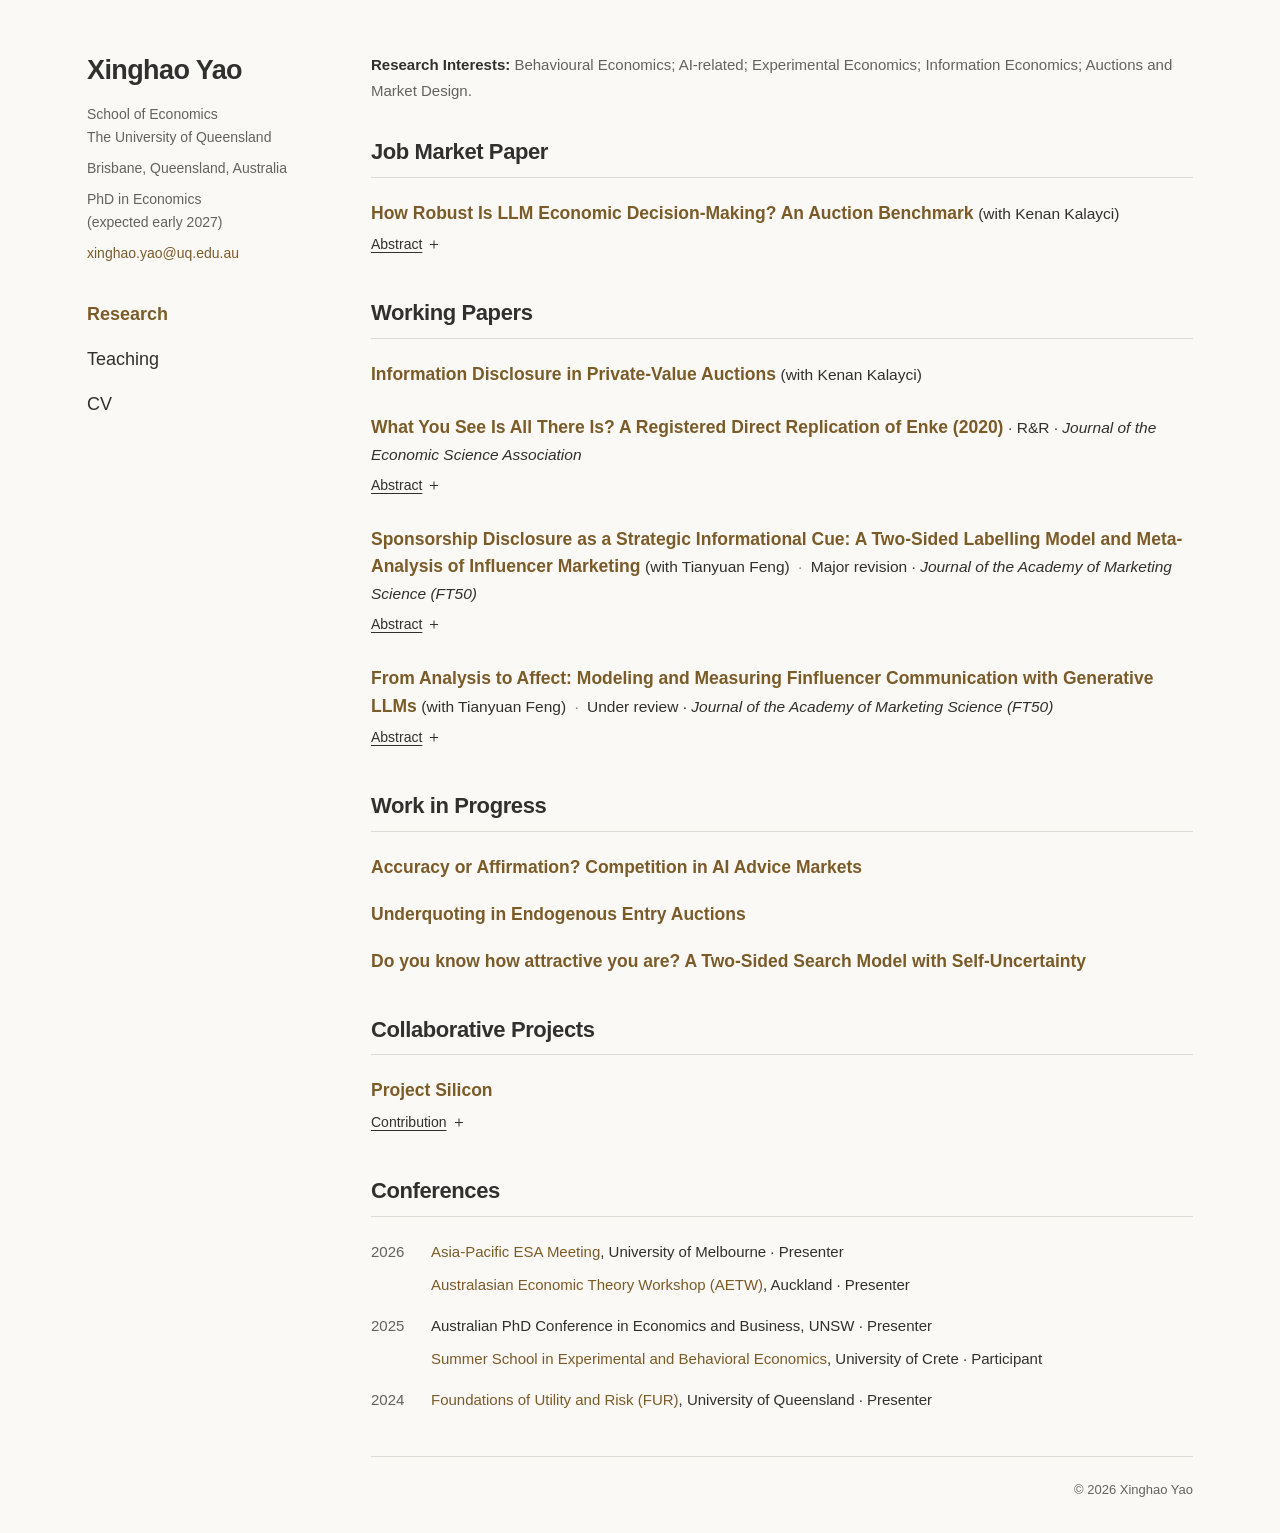
==== commit 870fc843: "Update Job Market Paper abstract and research field" ====
--- a/index.html
+++ b/index.html
@@ -1 +1 @@
-<!doctype html><html lang="en"><head><meta charset="UTF-8"><meta name="viewport" content="width=device-width,initial-scale=1"><meta name="theme-color" content="#ffffff"><meta name="description" content="Xinghao Yao, The University of Queensland. Research in experimental economics, information, auctions, and AI."><title>Research · Xinghao Yao</title><link rel="icon" type="image/svg+xml" href="data:image/svg+xml,%3Csvg xmlns='http://www.w3.org/2000/svg' viewBox='0 0 64 64'%3E%3Crect width='64' height='64' rx='8' fill='%23243d58'/%3E%3Ctext x='32' y='43' text-anchor='middle' font-family='Georgia,serif' font-size='34' fill='white'%3EXY%3C/text%3E%3C/svg%3E"><link rel="stylesheet" href="style.css?v=dom-readable-20261020-nav18"></head><body class="research-page"><a class="skip-link" href="#main">Skip to content</a><div class="page-shell"><header class="masthead" id="home"><div class="identity"><a class="name" href="./">Xinghao Yao</a><address class="profile-details"><p>School of Economics<br>The University of Queensland</p><p>Brisbane, Queensland, Australia</p><p>PhD in Economics<br>(expected early 2027)</p><p><a href="mailto:xinghao.yao@uq.edu.au">xinghao.yao@uq.edu.au</a></p></address></div><nav aria-label="Main navigation"><a href="./" aria-current="page">Research</a><a href="about.html">Teaching</a><a href="cv/Xinghao_Yao_CV.pdf" target="_blank" rel="noopener" aria-label="CV (PDF, opens in new tab)">CV</a></nav></header><main id="main" aria-label="Research"><div class="page-title" id="research"><p class="research-fields"><strong>Research Interests:</strong> Behavioural Economics; AI Economics; Experimental Economics; Information Economics; Auctions and Market Design.</p></div><div class="research-columns"><section class="job-market-section" id="job-market-paper" aria-labelledby="job-market-heading"><h2 class="group-title" id="job-market-heading">Job Market Paper</h2><article class="research-item paper" id="llm-auction-benchmark"><h3>How Robust Is LLM Economic Decision-Making? An Auction Benchmark</h3><p class="item-meta"><span class="coauthors">with Kenan Kalayci</span></p><details class="item-details"><summary>Abstract<span class="sr-only"> — How Robust Is LLM Economic Decision-Making? An Auction Benchmark</span><span class="disclosure-symbol" aria-hidden="true"></span></summary><div class="detail-body"><p>We examine the robustness of economic decision-making by large language models (LLMs) using a theory-grounded benchmark of 78 auction environments spanning bidding, participation, and information purchase. Our findings reveal substantial variation in decision accuracy across auction environments and demonstrate that performance in one decision type does not necessarily generalize to others. This dependence on the decision environment extends to how LLMs respond to additional information that leaves theoretical predictions unchanged. It also qualifies the benefits of reasoning: enabling reasoning improves overall performance in the tested comparisons, but its gains remain uneven across tasks. These results support evaluating LLMs for decision-making against the conditions and connected decisions relevant to their intended use, rather than inferring general competence from isolated successes or aggregate scores.</p></div></details></article></section><section class="papers-column" id="papers" aria-labelledby="papers-heading"><h2 class="group-title" id="papers-heading">Working Papers</h2><article class="research-item paper" id="information-disclosure"><h3>Information Disclosure in Private-Value Auctions</h3><p class="item-meta"><span class="coauthors">with Kenan Kalayci</span></p></article><article class="research-item paper" id="enke-replication"><h3>What You See Is All There Is? A Registered Direct Replication of Enke (2020)</h3><p class="item-meta"><span class="journal-status">R&amp;R · <i>Journal of the Economic Science Association</i></span></p><details class="item-details"><summary>Abstract<span class="sr-only"> — What You See Is All There Is? A Registered Direct Replication of Enke (2020)</span><span class="disclosure-symbol" aria-hidden="true"></span></summary><div class="detail-body"><p>Enke (Q J Econ 135:1363–1398, 2020) shows that when an information source reveals information consistent with a person’s prior, people average what they see and ignore what the selection rule implies about the hidden draws. We reproduce the main finding in a different language, laboratory, and software implementation. Compared with participants who receive an explicit summary of the hidden signals, those who must infer their implications place excessive weight on the mean of the visible signals when estimating the mean of the full set. Evidence on the proposed mechanism is mixed and provides only limited support for the hypothesis that people neglect unobserved information because that information fails to come to mind. We also find that greater computational complexity increases such neglect.</p><p class="detail-meta"><strong>Keywords:</strong> Bounded Rationality; Replication; Decision Making; Information</p><p class="detail-meta">Draft dated 22 July 2026.</p><a class="reference-link" href="https://academic.oup.com/qje/article-abstract/135/3/1363/5821301">Original study: Enke (2020)</a></div></details></article><article class="research-item paper" id="sponsorship-disclosure"><h3>Sponsorship Disclosure as a Strategic Informational Cue: A Two-Sided Labelling Model and Meta-Analysis of Influencer Marketing</h3><p class="item-meta"><span class="coauthors">with Tianyuan Feng</span> <span class="separator" aria-hidden="true">·</span> <span class="journal-status">Major revision · <i>Journal of the Academy of Marketing Science (FT50)</i></span></p><details class="item-details"><summary>Abstract<span class="sr-only"> — Sponsorship Disclosure as a Strategic Informational Cue: A Two-Sided Labelling Model and Meta-Analysis of Influencer Marketing</span><span class="disclosure-symbol" aria-hidden="true"></span></summary><div class="detail-body"><p>Consumers increasingly rely on social media influencers for product advice, yet paid endorsements can make that advice commercially motivated in ways followers cannot fully observe. We integrate a two-sided labelling model with a three-level meta-analysis of 63 articles, 89 studies, 258 effect sizes. Relative to no disclosure, sponsorship disclosure has a negative average effect on consumer responses, but this effect varies substantially across contexts. The evidence points to persuasion knowledge as the central mechanism: disclosures make consumers more aware of persuasive intent, which dampens downstream responses. Effects are more negative for early disclosures, hedonic products, macro-influencers, and some cultural contexts. The findings recast disclosure as a strategic informational cue and help managers and regulators calibrate disclosure design to product, influencer, and audience conditions.</p><p class="contribution"><strong>Contribution.</strong> My contribution was to develop the paper’s two-sided labelling model.</p></div></details></article><article class="research-item paper" id="finfluencer-communication"><h3>From Analysis to Affect: Modeling and Measuring Finfluencer Communication with Generative LLMs</h3><p class="item-meta"><span class="coauthors">with Tianyuan Feng</span> <span class="separator" aria-hidden="true">·</span> <span class="journal-status">Under review · <i>Journal of the Academy of Marketing Science (FT50)</i></span></p><details class="item-details"><summary>Abstract<span class="sr-only"> — From Analysis to Affect: Modeling and Measuring Finfluencer Communication with Generative LLMs</span><span class="disclosure-symbol" aria-hidden="true"></span></summary><div class="detail-body"><p>Research on financial influencers (finfluencers) largely measures the tone of their posts, not how the posts argue: with analysis or through emotion. We use a codebook-guided large language model to classify how 47,707 posts by 396 finfluencers on X argue. Analytical-only posts are most common, yet posts expressing emotion draw more likes and replies. Where emotion dominates, this advantage is three to four times greater among large finfluencers, a gap that persists after controlling for views. We model finfluencers’ choice between analysis and emotion: emotional posts are easier to act on, but analysis builds a reputation for competence that lifts engagement with every post, explaining why they keep posting analysis and how a large following can widen emotion’s advantage. Experiments trace liking to perceived arousal and following to perceived competence. Because platforms favor engagement, the content reaching retail investors may tilt from analysis toward affect, especially from large finfluencers.</p><p class="contribution"><strong>Contribution.</strong> My contribution comprises the economic modelling and generative LLM-based textual analysis, including the classification of semantic content and discrete emotion frames.</p></div></details></article></section><div class="ongoing-column" id="ongoing"><section id="work-in-progress" aria-labelledby="wip-heading"><h2 class="group-title" id="wip-heading">Work in Progress</h2><article class="research-item work" id="ai-advice-markets"><h3>Accuracy or Affirmation? Competition in AI Advice Markets</h3></article><article class="research-item work" id="underquoting"><h3>Underquoting in Endogenous Entry Auctions</h3></article><article class="research-item work" id="self-uncertainty"><h3>Do you know how attractive you are? A Two-Sided Search Model with Self-Uncertainty</h3></article></section><section class="collaboration-section" id="collaborations" aria-labelledby="collaboration-heading"><h2 class="group-title" id="collaboration-heading">Collaborative Projects</h2><article class="research-item collaboration" id="project-silicon"><h3>Project Silicon</h3><details class="item-details"><summary>Contribution<span class="sr-only"> — Project Silicon</span><span class="disclosure-symbol" aria-hidden="true"></span></summary><div class="detail-body"><p>Our team contributes experimental data and replication materials and reviews simulation results based on our experiments.</p></div></details></article></section></div></div><section id="activities" class="activities"><h2>Conferences</h2><dl class="activity-list"><div><dt>2026</dt><dd><p><a href="https://fbe.unimelb.edu.au/conferences/asia-pacific-meeting-of-the-economic-science-association">Asia-Pacific ESA Meeting</a>, University of Melbourne · Presenter</p><p><a href="https://www.cmss.auckland.ac.nz/2026/03/19/aetw-2026/">Australasian Economic Theory Workshop (AETW)</a>, Auckland · Presenter</p></dd></div><div><dt>2025</dt><dd><p>Australian PhD Conference in Economics and Business, UNSW · Presenter</p><p><a href="https://ebe.soc.uoc.gr/">Summer School in Experimental and Behavioral Economics</a>, University of Crete · Participant</p></dd></div><div><dt>2024</dt><dd><a href="https://www.furconference.org/fur-2024/submissions-2024/">Foundations of Utility and Risk (FUR)</a>, University of Queensland · Presenter</dd></div></dl></section></main><footer class="site-footer"><p class="footer-copyright">© <span id="year">2026</span> Xinghao Yao</p></footer></div><script src="script.js?v=dom-readable-20261020-nav18"></script></body></html>+<!doctype html><html lang="en"><head><meta name="google-site-verification" content="gYyKujDh6apDO0XppdEfLmC4rrlTq8PDzmz8ESBKLCc" /><meta charset="UTF-8"><meta name="viewport" content="width=device-width,initial-scale=1"><meta name="theme-color" content="#ffffff"><meta name="description" content="Xinghao Yao, The University of Queensland. Research in experimental economics, information, auctions, and AI."><title>Xinghao Yao</title><meta property="og:site_name" content="Xinghao Yao"><meta property="og:title" content="Xinghao Yao"><link rel="canonical" href="https://xinghaoyao.github.io/"><script type="application/ld+json">{"@context":"https://schema.org","@type":"WebSite","name":"Xinghao Yao","url":"https://xinghaoyao.github.io/"}</script><link rel="icon" type="image/svg+xml" href="data:image/svg+xml,%3Csvg xmlns='http://www.w3.org/2000/svg' viewBox='0 0 64 64'%3E%3Crect width='64' height='64' rx='8' fill='%23243d58'/%3E%3Ctext x='32' y='43' text-anchor='middle' font-family='Georgia,serif' font-size='34' fill='white'%3EXY%3C/text%3E%3C/svg%3E"><link rel="stylesheet" href="style.css?v=dom-readable-20261020-nav18"></head><body class="research-page"><a class="skip-link" href="#main">Skip to content</a><div class="page-shell"><header class="masthead" id="home"><div class="identity"><a class="name" href="./">Xinghao Yao</a><address class="profile-details"><p>School of Economics<br>The University of Queensland</p><p>Brisbane, Queensland, Australia</p><p>PhD in Economics<br>(expected early 2027)</p><p><a href="mailto:xinghao.yao@uq.edu.au">xinghao.yao@uq.edu.au</a></p></address></div><nav aria-label="Main navigation"><a href="./" aria-current="page">Research</a><a href="about.html">Teaching</a><a href="cv/Xinghao_Yao_CV.pdf" target="_blank" rel="noopener" aria-label="CV (PDF, opens in new tab)">CV</a></nav></header><main id="main" aria-label="Research"><div class="page-title" id="research"><p class="research-fields"><strong>Research Interests:</strong> Behavioural Economics; AI-related; Experimental Economics; Information Economics; Auctions and Market Design.</p></div><div class="research-columns"><section class="job-market-section" id="job-market-paper" aria-labelledby="job-market-heading"><h2 class="group-title" id="job-market-heading">Job Market Paper</h2><article class="research-item paper" id="llm-auction-benchmark"><h3>How Robust Is LLM Economic Decision-Making? An Auction Benchmark</h3><p class="item-meta"><span class="coauthors">with Kenan Kalayci</span></p><details class="item-details"><summary>Abstract<span class="sr-only"> — How Robust Is LLM Economic Decision-Making? An Auction Benchmark</span><span class="disclosure-symbol" aria-hidden="true"></span></summary><div class="detail-body"><p>Economic robustness requires both appropriate adjustment to changing fundamentals and resistance to information that theory predicts should not affect decisions. Using a benchmark of 78 auction environments, we evaluate six large language models (LLMs) in nine configurations against equilibrium predictions for risk-neutral bidders. We find that strong performance is often specific to particular conditions and decisions. In first-price auctions, high bidding accuracy under uniformly distributed private values does not consistently carry over to normally distributed private values. These limits also emerge across connected decisions: entry or information-purchase frequencies close to theoretical predictions can coexist with inaccurate subsequent bids. Conversely, accurate bids among entrants can coexist with entry frequencies far from those predictions. In first-price auctions with costly entry, historical-price information is associated with bidding changes and generally higher entry-error rates than without this information, despite leaving theoretical predictions unchanged. Without an entry decision, most configurations’ bids change little across historical-price conditions. These findings support evaluating LLMs under the economic conditions and across the connected decisions relevant to their intended use, since isolated successes and aggregate scores can conceal substantial gaps in performance.</p></div></details></article></section><section class="papers-column" id="papers" aria-labelledby="papers-heading"><h2 class="group-title" id="papers-heading">Working Papers</h2><article class="research-item paper" id="information-disclosure"><h3>Information Disclosure in Private-Value Auctions</h3><p class="item-meta"><span class="coauthors">with Kenan Kalayci</span></p></article><article class="research-item paper" id="enke-replication"><h3>What You See Is All There Is? A Registered Direct Replication of Enke (2020)</h3><p class="item-meta"><span class="journal-status">R&amp;R · <i>Journal of the Economic Science Association</i></span></p><details class="item-details"><summary>Abstract<span class="sr-only"> — What You See Is All There Is? A Registered Direct Replication of Enke (2020)</span><span class="disclosure-symbol" aria-hidden="true"></span></summary><div class="detail-body"><p>Enke (Q J Econ 135:1363–1398, 2020) shows that when an information source reveals information consistent with a person’s prior, people average what they see and ignore what the selection rule implies about the hidden draws. We reproduce the main finding in a different language, laboratory, and software implementation. Compared with participants who receive an explicit summary of the hidden signals, those who must infer their implications place excessive weight on the mean of the visible signals when estimating the mean of the full set. Evidence on the proposed mechanism is mixed and provides only limited support for the hypothesis that people neglect unobserved information because that information fails to come to mind. We also find that greater computational complexity increases such neglect.</p><p class="detail-meta"><strong>Keywords:</strong> Bounded Rationality; Replication; Decision Making; Information</p><p class="detail-meta">Draft dated 22 July 2026.</p><a class="reference-link" href="https://academic.oup.com/qje/article-abstract/135/3/1363/5821301">Original study: Enke (2020)</a></div></details></article><article class="research-item paper" id="sponsorship-disclosure"><h3>Sponsorship Disclosure as a Strategic Informational Cue: A Two-Sided Labelling Model and Meta-Analysis of Influencer Marketing</h3><p class="item-meta"><span class="coauthors">with Tianyuan Feng</span> <span class="separator" aria-hidden="true">·</span> <span class="journal-status">Major revision · <i>Journal of the Academy of Marketing Science (FT50)</i></span></p><details class="item-details"><summary>Abstract<span class="sr-only"> — Sponsorship Disclosure as a Strategic Informational Cue: A Two-Sided Labelling Model and Meta-Analysis of Influencer Marketing</span><span class="disclosure-symbol" aria-hidden="true"></span></summary><div class="detail-body"><p>Consumers increasingly rely on social media influencers for product advice, yet paid endorsements can make that advice commercially motivated in ways followers cannot fully observe. We integrate a two-sided labelling model with a three-level meta-analysis of 63 articles, 89 studies, 258 effect sizes. Relative to no disclosure, sponsorship disclosure has a negative average effect on consumer responses, but this effect varies substantially across contexts. The evidence points to persuasion knowledge as the central mechanism: disclosures make consumers more aware of persuasive intent, which dampens downstream responses. Effects are more negative for early disclosures, hedonic products, macro-influencers, and some cultural contexts. The findings recast disclosure as a strategic informational cue and help managers and regulators calibrate disclosure design to product, influencer, and audience conditions.</p><p class="contribution"><strong>Contribution.</strong> My contribution was to develop the paper’s two-sided labelling model.</p></div></details></article><article class="research-item paper" id="finfluencer-communication"><h3>From Analysis to Affect: Modeling and Measuring Finfluencer Communication with Generative LLMs</h3><p class="item-meta"><span class="coauthors">with Tianyuan Feng</span> <span class="separator" aria-hidden="true">·</span> <span class="journal-status">Under review · <i>Journal of the Academy of Marketing Science (FT50)</i></span></p><details class="item-details"><summary>Abstract<span class="sr-only"> — From Analysis to Affect: Modeling and Measuring Finfluencer Communication with Generative LLMs</span><span class="disclosure-symbol" aria-hidden="true"></span></summary><div class="detail-body"><p>The same investment view can be presented through analytical reasoning or emotional expression. We examine how the former shapes finfluencers’ perceived competence and why analysis matters when emotion draws more engagement. Using a codebook-guided large language model, we classify 47,707 posts from 396 finfluencers on X. Emotional expression is associated with more likes and replies than analytical content, with a stronger advantage for emotion-dominant posts by widely followed creators. Our model explains why analysis can remain valuable despite this disadvantage: the reputation it builds supports engagement with both formats. Two preregistered experiments reproduce emotion’s advantage in liking intentions, strengthened by a higher displayed follower count, while showing that analysis increases perceived competence. Mediation analyses link this competence benefit to following and subscription intentions. Together, the model and evidence suggest that analysis can contribute to an engagement-oriented strategy by signaling competence and supporting interest in future content.</p><p class="contribution"><strong>Contribution.</strong> My contribution comprises the economic modelling and generative LLM-based textual analysis, including the classification of semantic content and discrete emotion frames.</p></div></details></article></section><div class="ongoing-column" id="ongoing"><section id="work-in-progress" aria-labelledby="wip-heading"><h2 class="group-title" id="wip-heading">Work in Progress</h2><article class="research-item work" id="ai-advice-markets"><h3>Accuracy or Affirmation? Competition in AI Advice Markets</h3></article><article class="research-item work" id="underquoting"><h3>Underquoting in Endogenous Entry Auctions</h3></article><article class="research-item work" id="self-uncertainty"><h3>Do you know how attractive you are? A Two-Sided Search Model with Self-Uncertainty</h3></article></section><section class="collaboration-section" id="collaborations" aria-labelledby="collaboration-heading"><h2 class="group-title" id="collaboration-heading">Collaborative Projects</h2><article class="research-item collaboration" id="project-silicon"><h3>Project Silicon</h3><details class="item-details"><summary>Contribution<span class="sr-only"> — Project Silicon</span><span class="disclosure-symbol" aria-hidden="true"></span></summary><div class="detail-body"><p>Our team contributes experimental data and replication materials and reviews simulation results based on our experiments.</p></div></details></article></section></div></div><section id="activities" class="activities"><h2>Conferences</h2><dl class="activity-list"><div><dt>2026</dt><dd><p><a href="https://fbe.unimelb.edu.au/conferences/asia-pacific-meeting-of-the-economic-science-association">Asia-Pacific ESA Meeting</a>, University of Melbourne · Presenter</p><p><a href="https://www.cmss.auckland.ac.nz/2026/03/19/aetw-2026/">Australasian Economic Theory Workshop (AETW)</a>, Auckland · Presenter</p></dd></div><div><dt>2025</dt><dd><p>Australian PhD Conference in Economics and Business, UNSW · Presenter</p><p><a href="https://ebe.soc.uoc.gr/">Summer School in Experimental and Behavioral Economics</a>, University of Crete · Participant</p></dd></div><div><dt>2024</dt><dd><a href="https://www.furconference.org/fur-2024/submissions-2024/">Foundations of Utility and Risk (FUR)</a>, University of Queensland · Presenter</dd></div></dl></section></main><footer class="site-footer"><p class="footer-copyright">© <span id="year">2026</span> Xinghao Yao</p></footer></div><script src="script.js?v=dom-readable-20261020-nav18"></script></body></html>
